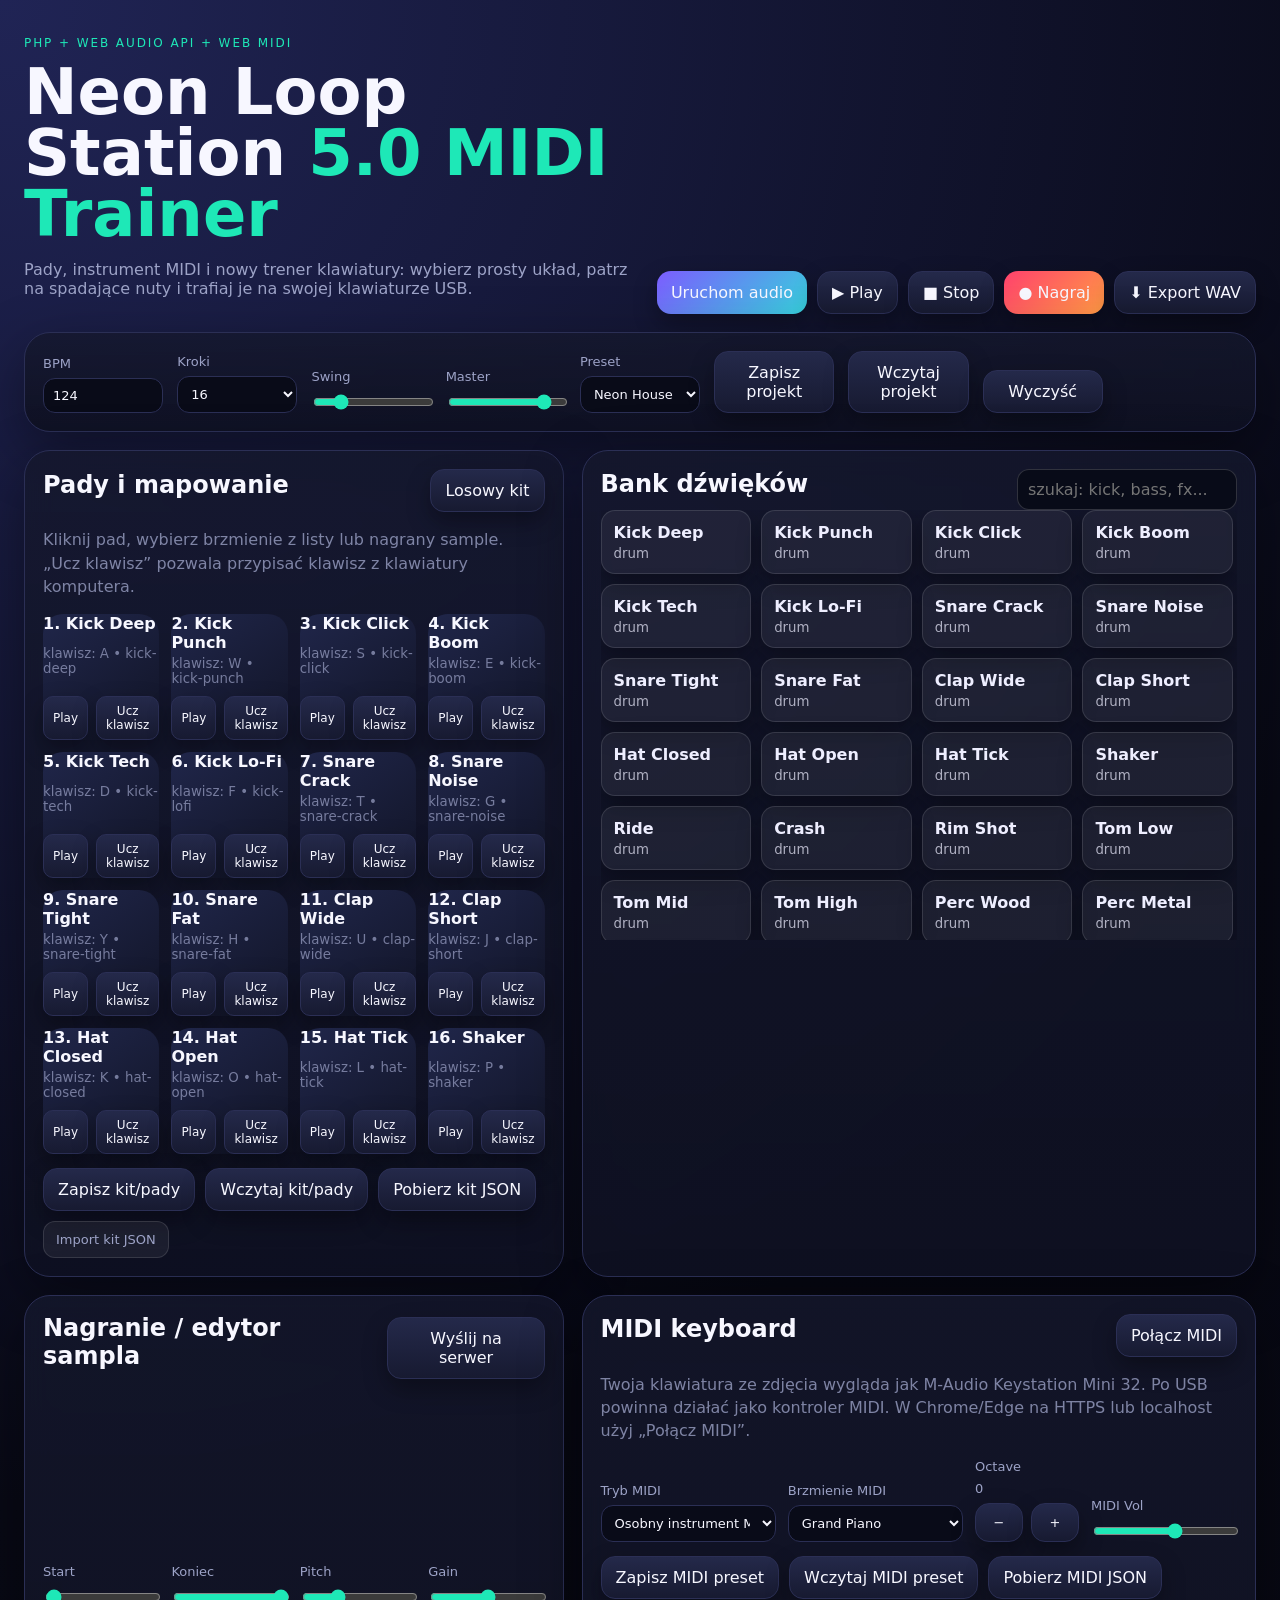
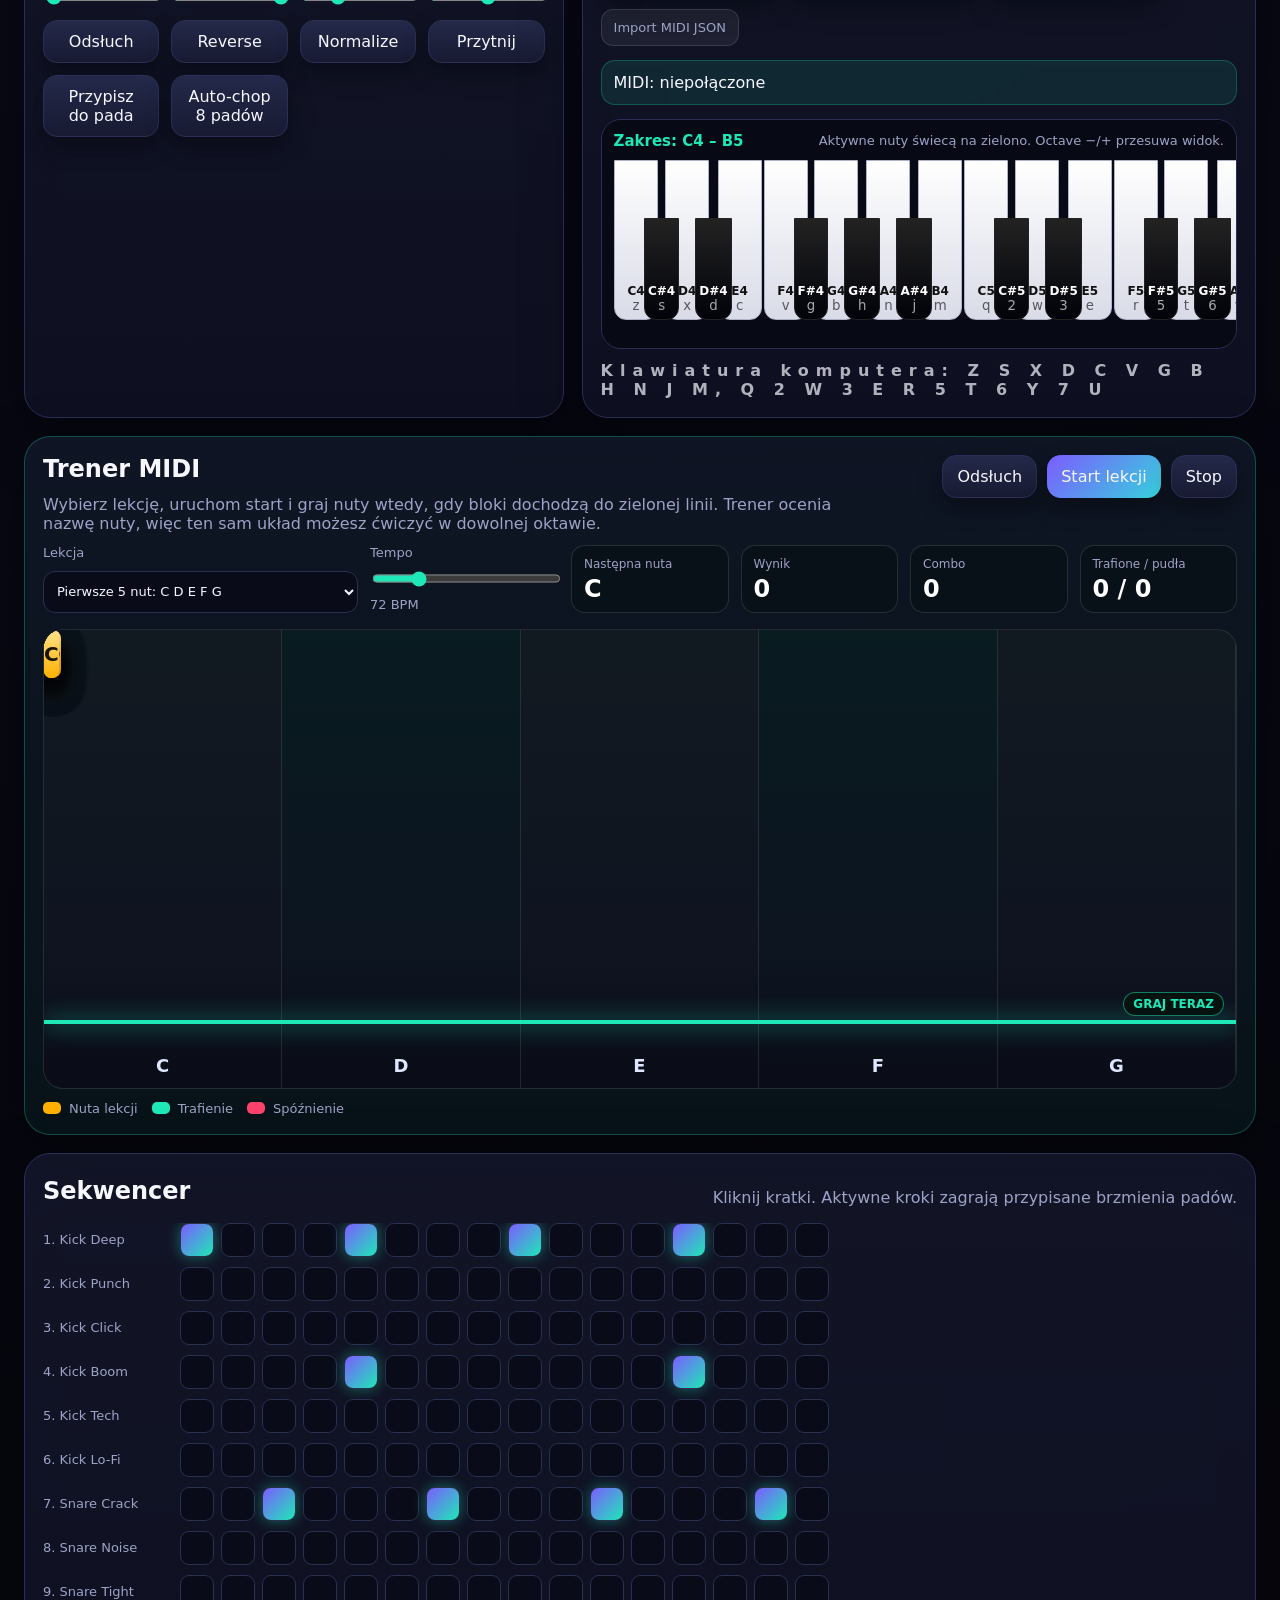
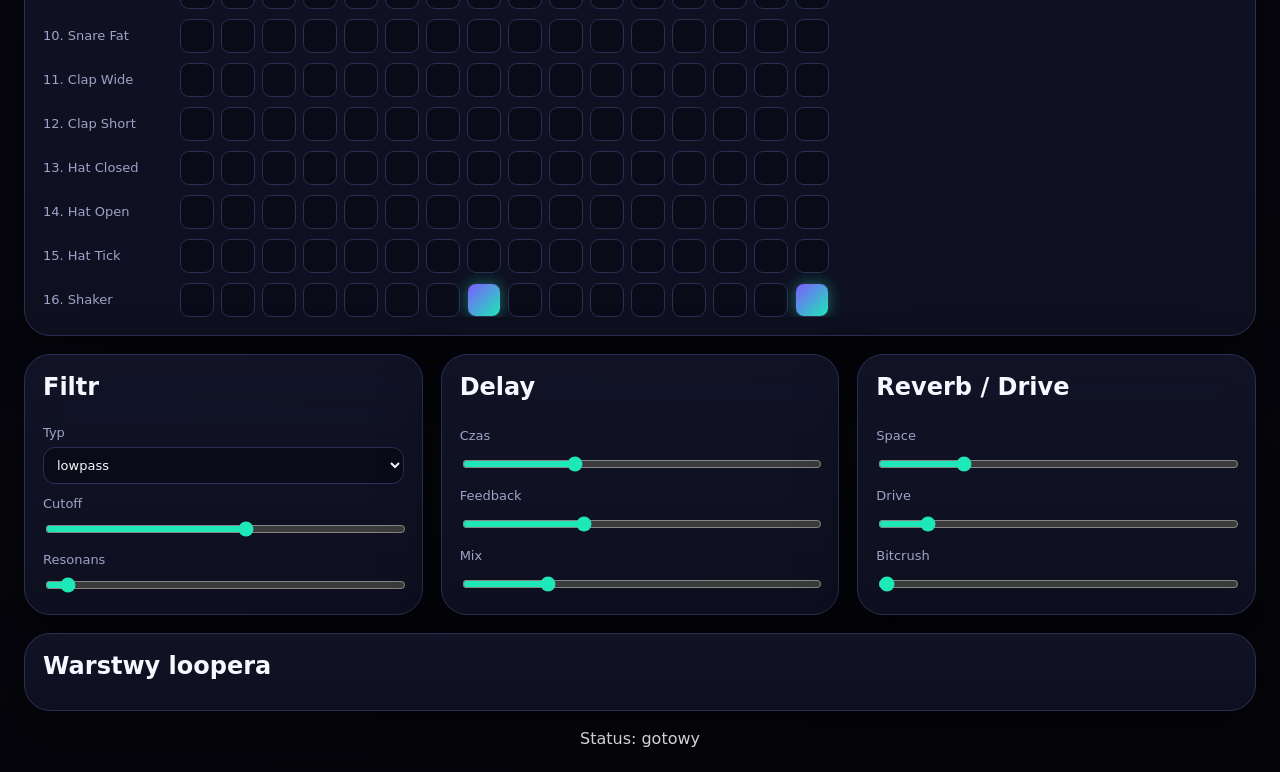
==== index.html @ 952b632c "Add MIDI trainer" ====
﻿<!doctype html><html lang="pl"><head><meta charset="utf-8"><meta name="viewport" content="width=device-width,initial-scale=1"><title>Neon Loop Station 5.0 MIDI Trainer</title><link rel="icon" href="data:,"><link rel="stylesheet" href="assets/style.css"></head><body>
<main class="app">
<header class="hero"><div><p class="eyebrow">PHP + Web Audio API + Web MIDI</p><h1>Neon Loop Station <span>5.0 MIDI Trainer</span></h1><p>Pady, instrument MIDI i nowy trener klawiatury: wybierz prosty układ, patrz na spadające nuty i trafiaj je na swojej klawiaturze USB.</p></div><div class="transport"><button id="bootBtn" class="primary">Uruchom audio</button><button id="playBtn">▶ Play</button><button id="stopBtn">■ Stop</button><button id="recBtn" class="danger">● Nagraj</button><button id="exportBtn">⬇ Export WAV</button></div></header>
<section class="panel master-grid"><label>BPM <input id="bpm" type="number" min="55" max="220" value="120"></label><label>Kroki <select id="steps"><option>16</option><option>32</option></select></label><label>Swing <input id="swing" type="range" min="0" max="0.45" step="0.01" value="0.08"></label><label>Master <input id="masterVol" type="range" min="0" max="1" step="0.01" value="0.85"></label><label>Preset <select id="presetSelect"></select></label><button id="saveProjectBtn">Zapisz projekt</button><button id="loadProjectBtn">Wczytaj projekt</button><button id="clearBtn">Wyczyść</button></section>
<section class="grid two"><div class="panel"><div class="section-head"><h2>Pady i mapowanie</h2><button id="randomKitBtn">Losowy kit</button></div><p class="hint">Kliknij pad, wybierz brzmienie z listy lub nagrany sample. „Ucz klawisz” pozwala przypisać klawisz z klawiatury komputera.</p><div id="pads" class="pads"></div><div class="mini-tools"><button id="saveKitBtn">Zapisz kit/pady</button><button id="loadKitBtn">Wczytaj kit/pady</button><button id="downloadKitBtn">Pobierz kit JSON</button><label class="fileBtn">Import kit JSON<input id="importKit" type="file" accept="application/json"></label></div></div>
<div class="panel"><div class="section-head"><h2>Bank dźwięków</h2><input id="soundSearch" placeholder="szukaj: kick, bass, fx..."></div><div id="soundList" class="sound-list"></div></div></section>
<section class="grid two"><div class="panel"><div class="section-head"><h2>Nagranie / edytor sampla</h2><button id="uploadBtn">Wyślij na serwer</button></div><canvas id="wave" width="780" height="170"></canvas><div class="editor-grid"><label>Start <input id="trimStart" type="range" min="0" max="1" step="0.001" value="0"></label><label>Koniec <input id="trimEnd" type="range" min="0" max="1" step="0.001" value="1"></label><label>Pitch <input id="pitch" type="range" min="0.25" max="3" step="0.01" value="1"></label><label>Gain <input id="sampleGain" type="range" min="0" max="2" step="0.01" value="1"></label><button id="playSampleBtn">Odsłuch</button><button id="reverseBtn">Reverse</button><button id="normalizeBtn">Normalize</button><button id="cropBtn">Przytnij</button><button id="assignSampleBtn">Przypisz do pada</button><button id="chopBtn">Auto-chop 8 padów</button></div></div>
<div class="panel"><div class="section-head"><h2>MIDI keyboard</h2><button id="midiBtn">Połącz MIDI</button></div><p class="hint">Twoja klawiatura ze zdjęcia wygląda jak M-Audio Keystation Mini 32. Po USB powinna działać jako kontroler MIDI. W Chrome/Edge na HTTPS lub localhost użyj „Połącz MIDI”.</p><div class="midi-controls"><label>Tryb MIDI <select id="midiMode"><option value="instrument">Osobny instrument MIDI</option><option value="pads">Nutki C2-D#3 grają pady</option><option value="chromatic">Chromatycznie wybrany pad</option></select></label><label>Brzmienie MIDI <select id="midiInstrument"></select></label><label>Octave <span id="octaveLabel">0</span><div class="octaveBtns"><button id="octDown">−</button><button id="octUp">+</button></div></label><label>MIDI Vol <input id="midiVol" type="range" min="0" max="1.5" step="0.01" value="0.85"></label></div><div class="mini-tools"><button id="saveMidiBtn">Zapisz MIDI preset</button><button id="loadMidiBtn">Wczytaj MIDI preset</button><button id="downloadMidiBtn">Pobierz MIDI JSON</button><label class="fileBtn">Import MIDI JSON<input id="importMidi" type="file" accept="application/json"></label></div><div id="midiStatus" class="midi-status">MIDI: niepołączone</div><div id="piano" class="piano"></div><div class="kbd">Klawiatura komputera: Z S X D C V G B H N J M, Q 2 W 3 E R 5 T 6 Y 7 U</div></div></section>
<section class="panel trainer-panel"><div class="section-head trainer-head"><div><h2>Trener MIDI</h2><p>Wybierz lekcję, uruchom start i graj nuty wtedy, gdy bloki dochodzą do zielonej linii. Trener ocenia nazwę nuty, więc ten sam układ możesz ćwiczyć w dowolnej oktawie.</p></div><div class="trainer-actions"><button id="trainerPreviewBtn">Odsłuch</button><button id="trainerStartBtn" class="primary">Start lekcji</button><button id="trainerStopBtn">Stop</button></div></div><div class="trainer-controls"><label>Lekcja <select id="trainerLesson"></select></label><label>Tempo <input id="trainerTempo" type="range" min="50" max="150" step="1" value="80"><span id="trainerTempoLabel">80 BPM</span></label><div class="trainer-stat"><span>Następna nuta</span><b id="trainerCurrent">--</b></div><div class="trainer-stat"><span>Wynik</span><b id="trainerScore">0</b></div><div class="trainer-stat"><span>Combo</span><b id="trainerCombo">0</b></div><div class="trainer-stat"><span>Trafione / pudła</span><b id="trainerHits">0 / 0</b></div></div><div id="trainerStage" class="trainer-stage"></div><div class="trainer-legend"><span><i class="legend-note"></i>Nuta lekcji</span><span><i class="legend-hit"></i>Trafienie</span><span><i class="legend-miss"></i>Spóźnienie</span></div></section>
<section class="panel"><div class="section-head"><h2>Sekwencer</h2><p>Kliknij kratki. Aktywne kroki zagrają przypisane brzmienia padów.</p></div><div id="sequencer" class="sequencer"></div></section>
<section class="grid three"><div class="panel fx"><h2>Filtr</h2><label>Typ <select id="filterType"><option>lowpass</option><option>highpass</option><option>bandpass</option><option>notch</option></select></label><label>Cutoff <input id="cutoff" type="range" min="80" max="16000" value="9000"></label><label>Resonans <input id="resonance" type="range" min="0" max="25" step="0.1" value="1"></label></div><div class="panel fx"><h2>Delay</h2><label>Czas <input id="delayTime" type="range" min="0.03" max="0.75" step="0.01" value="0.25"></label><label>Feedback <input id="feedback" type="range" min="0" max="0.85" step="0.01" value="0.28"></label><label>Mix <input id="delayMix" type="range" min="0" max="0.8" step="0.01" value="0.18"></label></div><div class="panel fx"><h2>Reverb / Drive</h2><label>Space <input id="reverbMix" type="range" min="0" max="0.8" step="0.01" value="0.18"></label><label>Drive <input id="drive" type="range" min="0" max="1" step="0.01" value="0.12"></label><label>Bitcrush <input id="crush" type="range" min="0" max="1" step="0.01" value="0"></label></div></section>
<section class="panel"><div class="section-head"><h2>Warstwy loopera</h2></div><div id="loops" class="loops"></div></section><footer>Status: <span id="status">gotowy</span></footer></main><script src="assets/app.js"></script></body></html>
---- assets/style.css ----
:root{--bg:#080915;--panel:#121426;--panel2:#191c33;--text:#f7f7ff;--muted:#9da3c7;--accent:#7c5cff;--accent2:#1ee8b7;--danger:#ff416d;--line:#2b2f55}*{box-sizing:border-box}body{margin:0;background:radial-gradient(circle at top left,#202455 0,#080915 36%,#05050a 100%);color:var(--text);font-family:Inter,system-ui,Segoe UI,Arial,sans-serif}.app{max-width:1440px;margin:auto;padding:24px}.hero{display:grid;grid-template-columns:1fr auto;gap:24px;align-items:end;margin-bottom:18px}.eyebrow{color:var(--accent2);letter-spacing:.16em;text-transform:uppercase;font-size:12px}h1{font-size:clamp(34px,5vw,78px);line-height:.95;margin:0}h1 span{color:var(--accent2)}h2{margin:0 0 12px}p{color:var(--muted)}button,input,select{font:inherit}button{border:1px solid var(--line);background:linear-gradient(180deg,#24294a,#171a31);color:var(--text);border-radius:14px;padding:11px 14px;cursor:pointer;box-shadow:0 10px 24px #0005}button:hover{transform:translateY(-1px);border-color:var(--accent2)}button.primary{background:linear-gradient(135deg,var(--accent),#36d1dc);border:0}button.danger{background:linear-gradient(135deg,var(--danger),#ff9a44);border:0}.transport{display:flex;flex-wrap:wrap;gap:10px;justify-content:flex-end}.panel{background:linear-gradient(180deg,#15182dcc,#0f1122ee);border:1px solid var(--line);border-radius:26px;padding:18px;box-shadow:0 20px 60px #0006;backdrop-filter:blur(14px);margin-bottom:18px}.master-grid{display:grid;grid-template-columns:repeat(9,minmax(110px,1fr));gap:14px;align-items:end}.grid{display:grid;gap:18px}.grid.two{grid-template-columns:1fr 1.25fr}.grid.three{grid-template-columns:repeat(3,1fr)}label{display:grid;gap:7px;color:var(--muted);font-size:13px}input,select{width:100%;background:#090b18;border:1px solid var(--line);color:var(--text);border-radius:12px;padding:9px}input[type=range]{accent-color:var(--accent2);padding:0}.section-head{display:flex;align-items:center;justify-content:space-between;gap:12px}.pads{display:grid;grid-template-columns:repeat(4,1fr);gap:12px}.pad{min-height:82px;display:flex;flex-direction:column;justify-content:space-between;text-align:left;border-radius:20px;background:linear-gradient(145deg,#20264a,#111426)}.pad b{font-size:16px}.pad small{color:var(--muted)}.pad.active{outline:2px solid var(--accent2);box-shadow:0 0 30px #1ee8b755}.wave-wrap{background:#070914;border:1px solid var(--line);border-radius:20px;padding:10px;overflow:hidden}canvas{width:100%;height:170px;display:block}.editor-grid{display:grid;grid-template-columns:repeat(4,1fr);gap:12px;margin-top:12px}.sequencer{display:grid;gap:10px;overflow:auto}.seq-row{display:grid;grid-template-columns:130px repeat(var(--steps),34px);gap:7px;align-items:center}.track-name{color:var(--muted);font-size:13px}.step{height:34px;border-radius:9px;background:#090b18;border:1px solid #293052;cursor:pointer}.step.on{background:linear-gradient(135deg,var(--accent),var(--accent2));box-shadow:0 0 14px #1ee8b766}.step.playhead{outline:2px solid #fff}.fx{display:grid;gap:12px}.loops{display:grid;gap:10px}.loop-item{display:grid;grid-template-columns:1fr 140px 140px auto auto;gap:12px;align-items:center;background:#0a0d1c;border:1px solid var(--line);border-radius:18px;padding:12px}.badge{display:inline-flex;align-items:center;border-radius:999px;background:#10142a;border:1px solid var(--line);padding:5px 9px;color:var(--muted);font-size:12px}footer{text-align:center}@media(max-width:1050px){.hero,.grid.two,.grid.three{grid-template-columns:1fr}.master-grid,.editor-grid{grid-template-columns:repeat(2,1fr)}.pads{grid-template-columns:repeat(2,1fr)}.seq-row{grid-template-columns:90px repeat(var(--steps),28px)}.step{height:28px}.loop-item{grid-template-columns:1fr}}@media(max-width:640px){.app{padding:12px}.master-grid,.editor-grid{grid-template-columns:1fr}.transport{justify-content:flex-start}}
.sound-list{display:grid;grid-template-columns:repeat(auto-fit,minmax(130px,1fr));gap:10px;max-height:430px;overflow:auto;padding-right:4px}.sound{border:1px solid rgba(255,255,255,.12);background:rgba(255,255,255,.055);border-radius:14px;padding:12px;color:#eef;text-align:left;cursor:pointer}.sound:hover,.pad:hover{border-color:#1ee8b7;transform:translateY(-1px)}.sound small,.pad small{display:block;opacity:.7;margin-top:4px}.mini-tools{display:flex;flex-wrap:wrap;gap:10px;margin-top:14px}.fileBtn{display:inline-flex;align-items:center;gap:8px;border:1px solid rgba(255,255,255,.12);border-radius:12px;padding:10px 12px;background:rgba(255,255,255,.06);cursor:pointer}.fileBtn input{display:none}.hint{opacity:.78;line-height:1.45}.midi-status{margin-top:14px;padding:12px;border-radius:14px;background:rgba(30,232,183,.1);border:1px solid rgba(30,232,183,.25)}.kbd{margin-top:12px;letter-spacing:7px;font-weight:800;opacity:.7}#soundSearch{width:220px;background:#080b18;color:#fff;border:1px solid rgba(255,255,255,.16);border-radius:12px;padding:10px}
.pad div{display:flex;gap:8px;margin-top:10px}.pad div button{padding:7px 9px;border-radius:10px;font-size:12px}
.midi-controls{display:grid;grid-template-columns:1.2fr 1.2fr .7fr 1fr;gap:12px;align-items:end}.octaveBtns{display:flex;gap:8px}.octaveBtns button{width:48px}.piano{position:relative;display:flex;align-items:flex-end;gap:2px;min-height:190px;margin-top:14px;padding:12px;background:#070914;border:1px solid var(--line);border-radius:20px;overflow:auto}.pkey{position:relative;flex:0 0 44px;height:160px;border-radius:0 0 12px 12px;background:linear-gradient(#fff,#d9dbe7);color:#111;border:1px solid #aeb3c9;box-shadow:none;padding:6px 3px;display:flex;flex-direction:column;justify-content:flex-end;align-items:center}.pkey.black{height:102px;flex-basis:30px;margin-left:-16px;margin-right:-16px;z-index:2;background:linear-gradient(#222,#02030a);color:#fff;border-color:#222}.pkey span{font-weight:800;font-size:12px}.pkey small{opacity:.65}.pkey.active{outline:3px solid var(--accent2);transform:translateY(2px);filter:brightness(1.15)}@media(max-width:900px){.midi-controls{grid-template-columns:1fr 1fr}.pkey{flex-basis:38px}.pkey.black{flex-basis:26px;margin-left:-14px;margin-right:-14px}}
.piano{display:block;min-height:230px}.piano-top{display:flex;justify-content:space-between;gap:12px;align-items:center;margin-bottom:10px;color:var(--muted);font-size:13px}.piano-top b{color:var(--accent2);font-size:15px}.piano-strip{display:flex;align-items:flex-end;gap:2px;transition:transform .28s cubic-bezier(.2,.8,.2,1);transform-origin:left center;will-change:transform;min-width:max-content}.pkey.held{outline:4px solid var(--accent2);box-shadow:0 0 24px rgba(30,232,183,.8), inset 0 -16px 22px rgba(30,232,183,.25);transform:translateY(3px)}.pkey.black.held{box-shadow:0 0 26px rgba(30,232,183,.9), inset 0 -14px 20px rgba(30,232,183,.4)}
.trainer-panel{background:linear-gradient(180deg,#111827dd,#071419f2);border-color:rgba(30,232,183,.28)}.trainer-head{align-items:flex-start}.trainer-head p{max-width:820px;margin:4px 0 0}.trainer-actions{display:flex;flex-wrap:wrap;gap:10px;justify-content:flex-end}.trainer-controls{display:grid;grid-template-columns:minmax(220px,2fr) minmax(170px,1.2fr) repeat(4,minmax(112px,1fr));gap:12px;align-items:stretch;margin-top:12px}.trainer-stat{display:grid;gap:6px;background:#081018;border:1px solid rgba(255,255,255,.12);border-radius:14px;padding:11px 12px}.trainer-stat span{color:var(--muted);font-size:12px}.trainer-stat b{font-size:24px;color:#fff;line-height:1}.trainer-stage{position:relative;height:460px;min-height:360px;margin-top:16px;overflow:hidden;background:linear-gradient(180deg,#071017,#0a0f1c 68%,#070914);border:1px solid rgba(255,255,255,.12);border-radius:20px;isolation:isolate}.trainer-lane{position:absolute;top:0;bottom:0;border-right:1px solid rgba(255,255,255,.1);background:linear-gradient(180deg,rgba(255,255,255,.045),rgba(255,255,255,.012));z-index:1}.trainer-lane:nth-child(even){background:linear-gradient(180deg,rgba(30,232,183,.055),rgba(255,255,255,.01))}.trainer-lane span{position:absolute;left:50%;bottom:12px;transform:translateX(-50%);color:#dfe7ff;font-weight:900;font-size:18px}.trainer-hit-line{position:absolute;left:0;right:0;bottom:64px;height:4px;background:var(--accent2);box-shadow:0 0 22px rgba(30,232,183,.9);z-index:5}.trainer-hit-line span{position:absolute;right:12px;bottom:8px;background:#06120f;color:var(--accent2);border:1px solid rgba(30,232,183,.5);border-radius:999px;padding:4px 9px;font-size:12px;font-weight:900}.trainer-note{position:absolute;height:48px;border-radius:12px;background:linear-gradient(180deg,#ffe28a,#ffb000);color:#1a1300;display:flex;align-items:center;justify-content:center;font-weight:900;font-size:20px;box-shadow:0 14px 26px rgba(0,0,0,.42);z-index:4;transition:opacity .1s ease,filter .1s ease,transform .1s ease}.trainer-note.hit{background:linear-gradient(180deg,#7dffcb,#1ee8b7);color:#03130f;transform:scale(.94);filter:saturate(1.15);opacity:.9!important}.trainer-note.miss{background:linear-gradient(180deg,#ff7191,#ff416d);color:#fff;opacity:.68!important}.trainer-note.preview{outline:3px solid #fff;filter:brightness(1.15)}.trainer-stage.wrong{animation:trainerWrong .16s linear}.trainer-legend{display:flex;flex-wrap:wrap;gap:14px;margin-top:12px;color:var(--muted);font-size:13px}.trainer-legend span{display:inline-flex;align-items:center;gap:8px}.trainer-legend i{width:18px;height:12px;border-radius:5px;display:inline-block}.legend-note{background:#ffb000}.legend-hit{background:var(--accent2)}.legend-miss{background:var(--danger)}@keyframes trainerWrong{0%,100%{transform:translateX(0)}30%{transform:translateX(-7px)}70%{transform:translateX(7px)}}@media(max-width:1050px){.trainer-controls{grid-template-columns:repeat(2,minmax(0,1fr))}.trainer-actions{justify-content:flex-start}}@media(max-width:700px){.trainer-controls{grid-template-columns:1fr}.trainer-stage{height:360px}.trainer-note{height:40px;font-size:16px;border-radius:10px}.trainer-lane span{font-size:14px}.trainer-hit-line{bottom:56px}.trainer-stat b{font-size:21px}}
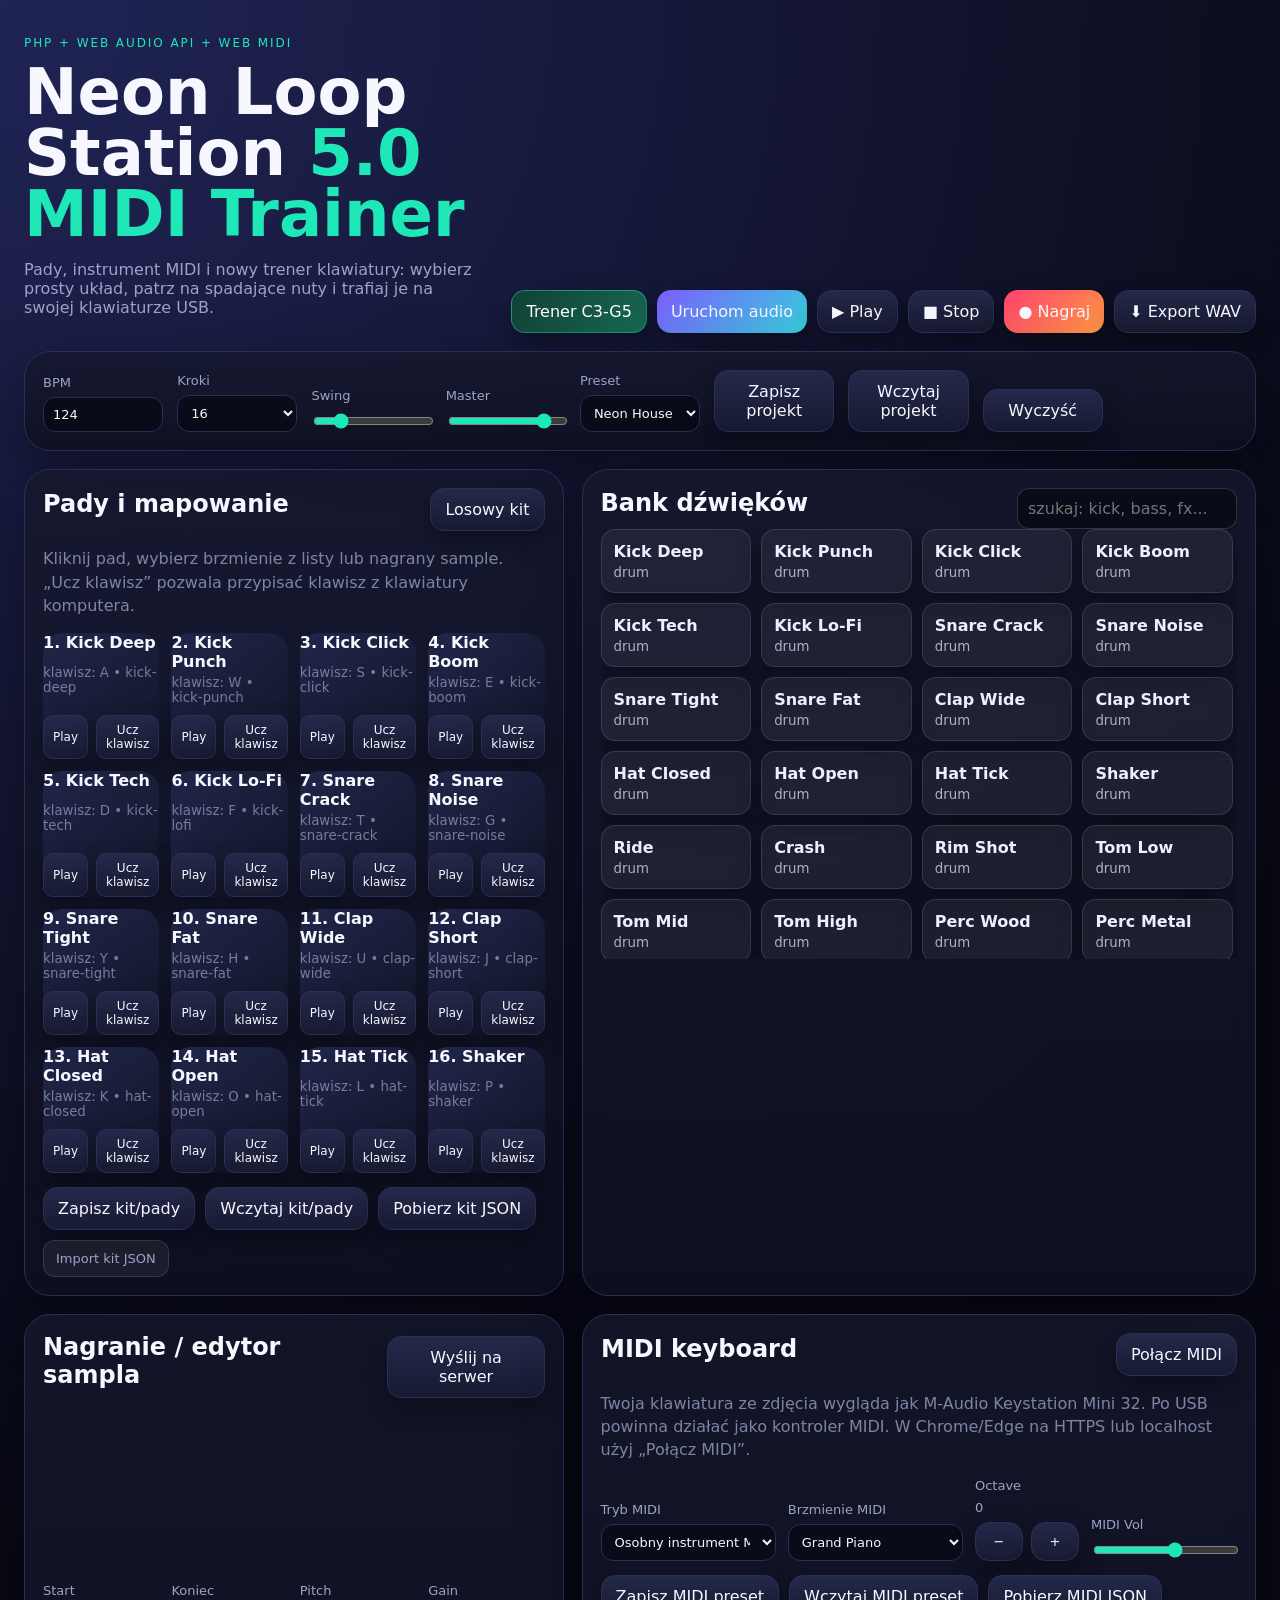
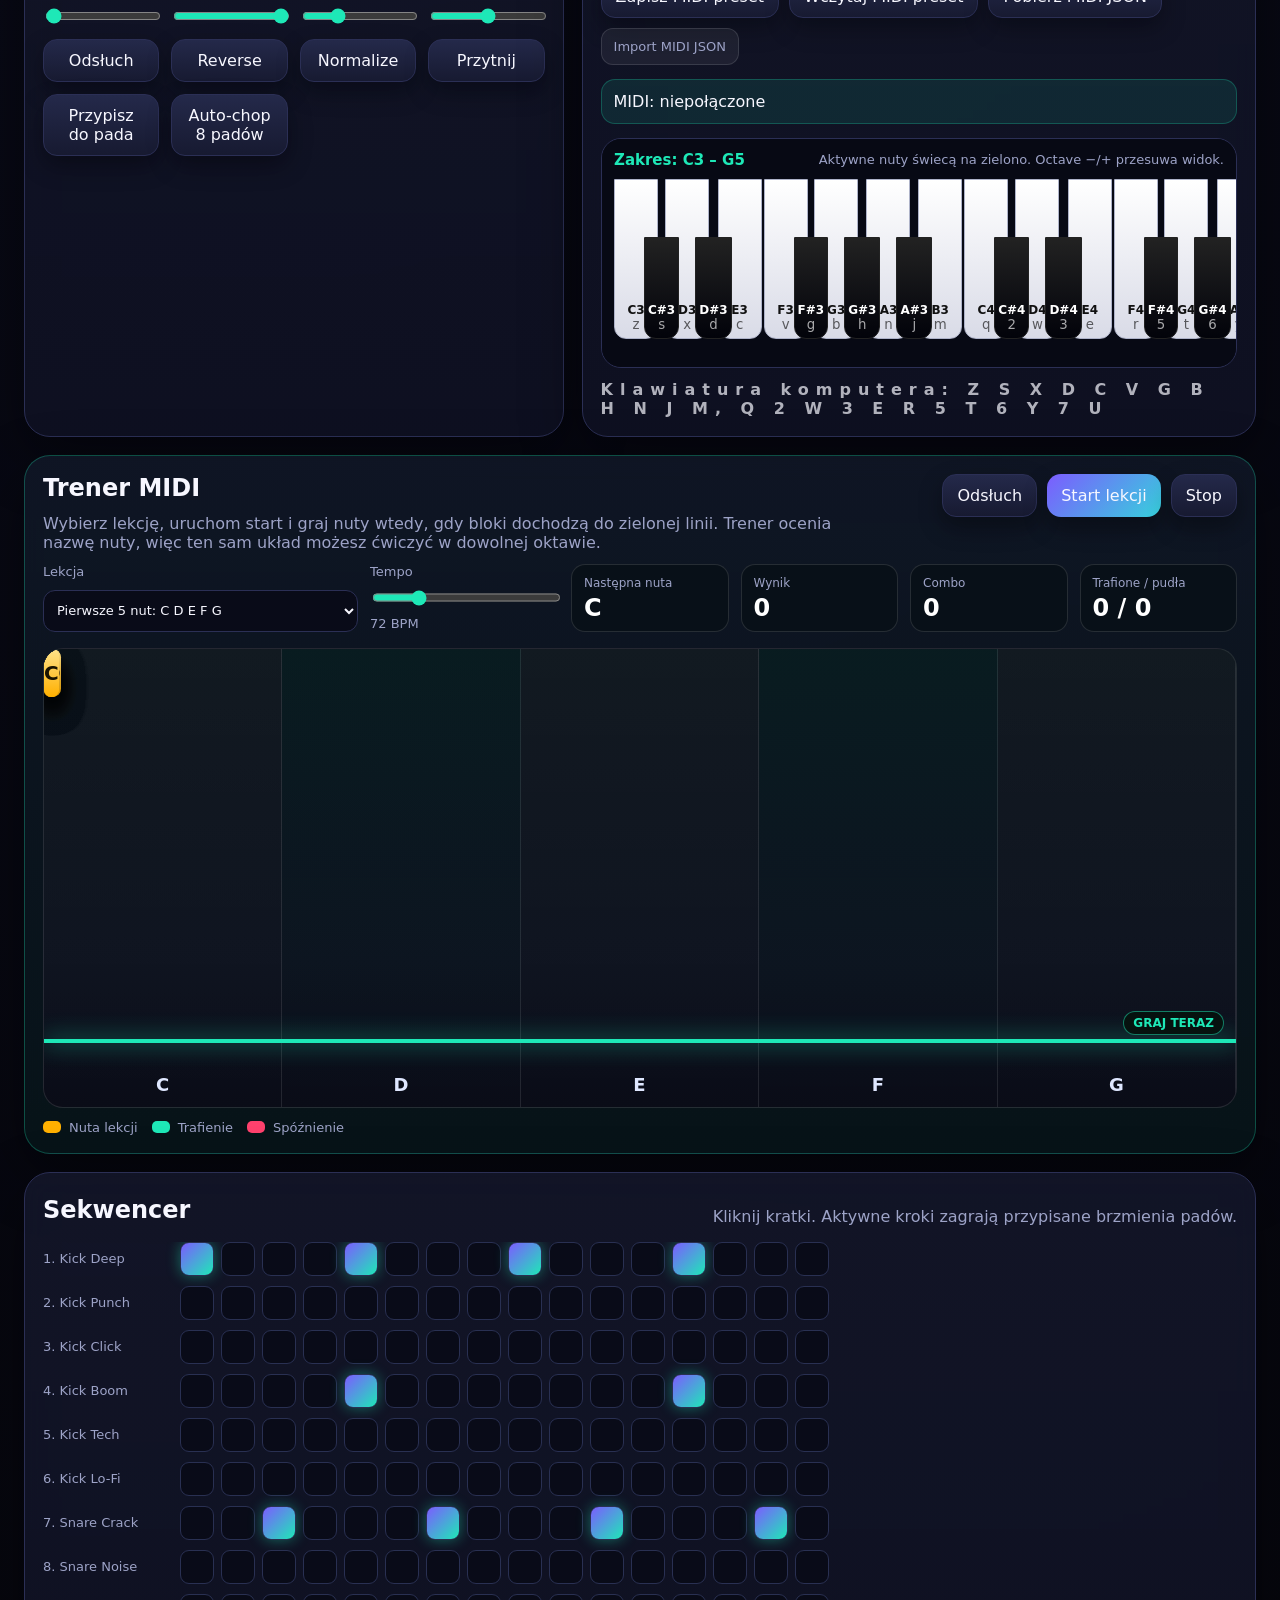
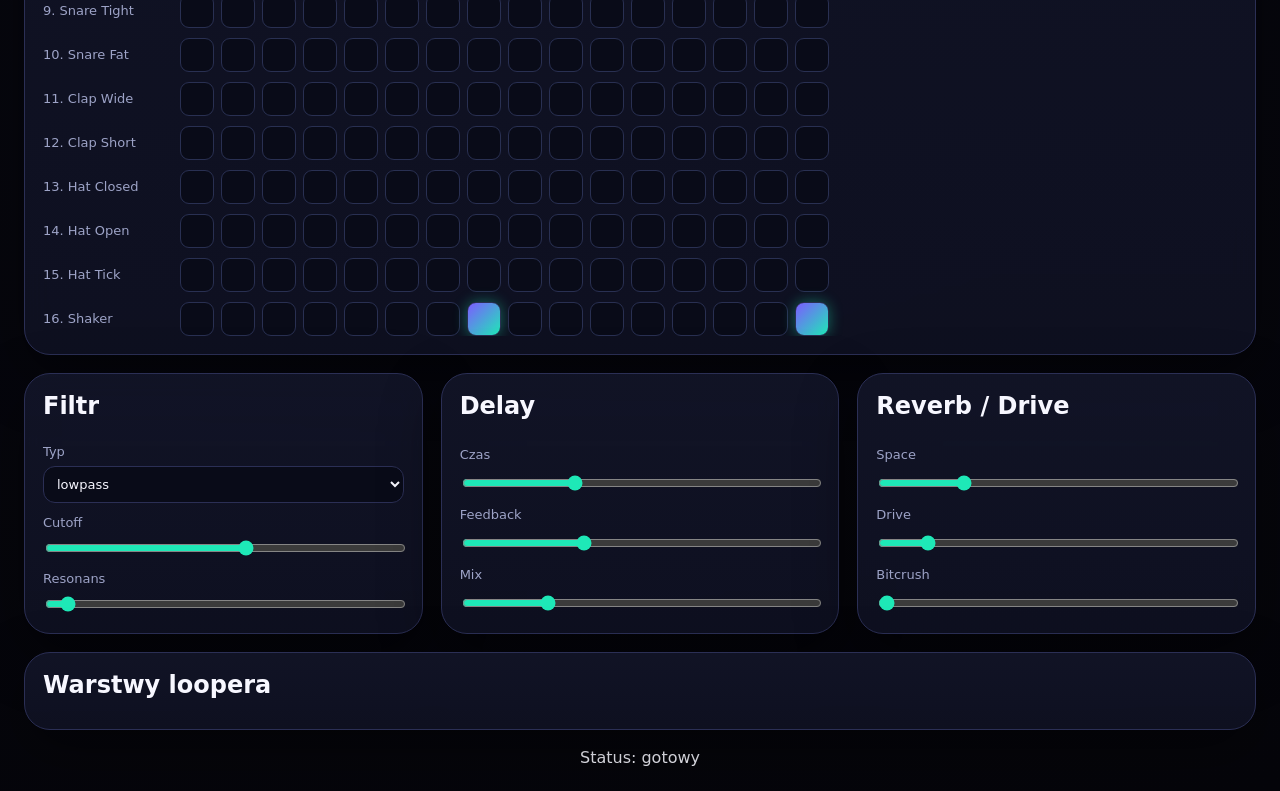
==== commit 7ca0d78d: "Add standalone MIDI trainer page" ====
--- a/index.html
+++ b/index.html
@@ -1,6 +1,6 @@
 ﻿<!doctype html><html lang="pl"><head><meta charset="utf-8"><meta name="viewport" content="width=device-width,initial-scale=1"><title>Neon Loop Station 5.0 MIDI Trainer</title><link rel="icon" href="data:,"><link rel="stylesheet" href="assets/style.css"></head><body>
 <main class="app">
-<header class="hero"><div><p class="eyebrow">PHP + Web Audio API + Web MIDI</p><h1>Neon Loop Station <span>5.0 MIDI Trainer</span></h1><p>Pady, instrument MIDI i nowy trener klawiatury: wybierz prosty układ, patrz na spadające nuty i trafiaj je na swojej klawiaturze USB.</p></div><div class="transport"><button id="bootBtn" class="primary">Uruchom audio</button><button id="playBtn">▶ Play</button><button id="stopBtn">■ Stop</button><button id="recBtn" class="danger">● Nagraj</button><button id="exportBtn">⬇ Export WAV</button></div></header>
+<header class="hero"><div><p class="eyebrow">PHP + Web Audio API + Web MIDI</p><h1>Neon Loop Station <span>5.0 MIDI Trainer</span></h1><p>Pady, instrument MIDI i nowy trener klawiatury: wybierz prosty układ, patrz na spadające nuty i trafiaj je na swojej klawiaturze USB.</p></div><div class="transport"><a class="trainerLink" href="trainer.html">Trener C3-G5</a><button id="bootBtn" class="primary">Uruchom audio</button><button id="playBtn">▶ Play</button><button id="stopBtn">■ Stop</button><button id="recBtn" class="danger">● Nagraj</button><button id="exportBtn">⬇ Export WAV</button></div></header>
 <section class="panel master-grid"><label>BPM <input id="bpm" type="number" min="55" max="220" value="120"></label><label>Kroki <select id="steps"><option>16</option><option>32</option></select></label><label>Swing <input id="swing" type="range" min="0" max="0.45" step="0.01" value="0.08"></label><label>Master <input id="masterVol" type="range" min="0" max="1" step="0.01" value="0.85"></label><label>Preset <select id="presetSelect"></select></label><button id="saveProjectBtn">Zapisz projekt</button><button id="loadProjectBtn">Wczytaj projekt</button><button id="clearBtn">Wyczyść</button></section>
 <section class="grid two"><div class="panel"><div class="section-head"><h2>Pady i mapowanie</h2><button id="randomKitBtn">Losowy kit</button></div><p class="hint">Kliknij pad, wybierz brzmienie z listy lub nagrany sample. „Ucz klawisz” pozwala przypisać klawisz z klawiatury komputera.</p><div id="pads" class="pads"></div><div class="mini-tools"><button id="saveKitBtn">Zapisz kit/pady</button><button id="loadKitBtn">Wczytaj kit/pady</button><button id="downloadKitBtn">Pobierz kit JSON</button><label class="fileBtn">Import kit JSON<input id="importKit" type="file" accept="application/json"></label></div></div>
 <div class="panel"><div class="section-head"><h2>Bank dźwięków</h2><input id="soundSearch" placeholder="szukaj: kick, bass, fx..."></div><div id="soundList" class="sound-list"></div></div></section>
--- a/assets/style.css
+++ b/assets/style.css
@@ -3,4 +3,5 @@
 .pad div{display:flex;gap:8px;margin-top:10px}.pad div button{padding:7px 9px;border-radius:10px;font-size:12px}
 .midi-controls{display:grid;grid-template-columns:1.2fr 1.2fr .7fr 1fr;gap:12px;align-items:end}.octaveBtns{display:flex;gap:8px}.octaveBtns button{width:48px}.piano{position:relative;display:flex;align-items:flex-end;gap:2px;min-height:190px;margin-top:14px;padding:12px;background:#070914;border:1px solid var(--line);border-radius:20px;overflow:auto}.pkey{position:relative;flex:0 0 44px;height:160px;border-radius:0 0 12px 12px;background:linear-gradient(#fff,#d9dbe7);color:#111;border:1px solid #aeb3c9;box-shadow:none;padding:6px 3px;display:flex;flex-direction:column;justify-content:flex-end;align-items:center}.pkey.black{height:102px;flex-basis:30px;margin-left:-16px;margin-right:-16px;z-index:2;background:linear-gradient(#222,#02030a);color:#fff;border-color:#222}.pkey span{font-weight:800;font-size:12px}.pkey small{opacity:.65}.pkey.active{outline:3px solid var(--accent2);transform:translateY(2px);filter:brightness(1.15)}@media(max-width:900px){.midi-controls{grid-template-columns:1fr 1fr}.pkey{flex-basis:38px}.pkey.black{flex-basis:26px;margin-left:-14px;margin-right:-14px}}
 .piano{display:block;min-height:230px}.piano-top{display:flex;justify-content:space-between;gap:12px;align-items:center;margin-bottom:10px;color:var(--muted);font-size:13px}.piano-top b{color:var(--accent2);font-size:15px}.piano-strip{display:flex;align-items:flex-end;gap:2px;transition:transform .28s cubic-bezier(.2,.8,.2,1);transform-origin:left center;will-change:transform;min-width:max-content}.pkey.held{outline:4px solid var(--accent2);box-shadow:0 0 24px rgba(30,232,183,.8), inset 0 -16px 22px rgba(30,232,183,.25);transform:translateY(3px)}.pkey.black.held{box-shadow:0 0 26px rgba(30,232,183,.9), inset 0 -14px 20px rgba(30,232,183,.4)}
+.trainerLink{display:inline-flex;align-items:center;text-decoration:none;border:1px solid rgba(30,232,183,.42);background:linear-gradient(135deg,#123f35,#176b55);color:#fff;border-radius:14px;padding:11px 14px;box-shadow:0 10px 24px #0005}.trainerLink:hover{transform:translateY(-1px);border-color:var(--accent2)}
 .trainer-panel{background:linear-gradient(180deg,#111827dd,#071419f2);border-color:rgba(30,232,183,.28)}.trainer-head{align-items:flex-start}.trainer-head p{max-width:820px;margin:4px 0 0}.trainer-actions{display:flex;flex-wrap:wrap;gap:10px;justify-content:flex-end}.trainer-controls{display:grid;grid-template-columns:minmax(220px,2fr) minmax(170px,1.2fr) repeat(4,minmax(112px,1fr));gap:12px;align-items:stretch;margin-top:12px}.trainer-stat{display:grid;gap:6px;background:#081018;border:1px solid rgba(255,255,255,.12);border-radius:14px;padding:11px 12px}.trainer-stat span{color:var(--muted);font-size:12px}.trainer-stat b{font-size:24px;color:#fff;line-height:1}.trainer-stage{position:relative;height:460px;min-height:360px;margin-top:16px;overflow:hidden;background:linear-gradient(180deg,#071017,#0a0f1c 68%,#070914);border:1px solid rgba(255,255,255,.12);border-radius:20px;isolation:isolate}.trainer-lane{position:absolute;top:0;bottom:0;border-right:1px solid rgba(255,255,255,.1);background:linear-gradient(180deg,rgba(255,255,255,.045),rgba(255,255,255,.012));z-index:1}.trainer-lane:nth-child(even){background:linear-gradient(180deg,rgba(30,232,183,.055),rgba(255,255,255,.01))}.trainer-lane span{position:absolute;left:50%;bottom:12px;transform:translateX(-50%);color:#dfe7ff;font-weight:900;font-size:18px}.trainer-hit-line{position:absolute;left:0;right:0;bottom:64px;height:4px;background:var(--accent2);box-shadow:0 0 22px rgba(30,232,183,.9);z-index:5}.trainer-hit-line span{position:absolute;right:12px;bottom:8px;background:#06120f;color:var(--accent2);border:1px solid rgba(30,232,183,.5);border-radius:999px;padding:4px 9px;font-size:12px;font-weight:900}.trainer-note{position:absolute;height:48px;border-radius:12px;background:linear-gradient(180deg,#ffe28a,#ffb000);color:#1a1300;display:flex;align-items:center;justify-content:center;font-weight:900;font-size:20px;box-shadow:0 14px 26px rgba(0,0,0,.42);z-index:4;transition:opacity .1s ease,filter .1s ease,transform .1s ease}.trainer-note.hit{background:linear-gradient(180deg,#7dffcb,#1ee8b7);color:#03130f;transform:scale(.94);filter:saturate(1.15);opacity:.9!important}.trainer-note.miss{background:linear-gradient(180deg,#ff7191,#ff416d);color:#fff;opacity:.68!important}.trainer-note.preview{outline:3px solid #fff;filter:brightness(1.15)}.trainer-stage.wrong{animation:trainerWrong .16s linear}.trainer-legend{display:flex;flex-wrap:wrap;gap:14px;margin-top:12px;color:var(--muted);font-size:13px}.trainer-legend span{display:inline-flex;align-items:center;gap:8px}.trainer-legend i{width:18px;height:12px;border-radius:5px;display:inline-block}.legend-note{background:#ffb000}.legend-hit{background:var(--accent2)}.legend-miss{background:var(--danger)}@keyframes trainerWrong{0%,100%{transform:translateX(0)}30%{transform:translateX(-7px)}70%{transform:translateX(7px)}}@media(max-width:1050px){.trainer-controls{grid-template-columns:repeat(2,minmax(0,1fr))}.trainer-actions{justify-content:flex-start}}@media(max-width:700px){.trainer-controls{grid-template-columns:1fr}.trainer-stage{height:360px}.trainer-note{height:40px;font-size:16px;border-radius:10px}.trainer-lane span{font-size:14px}.trainer-hit-line{bottom:56px}.trainer-stat b{font-size:21px}}
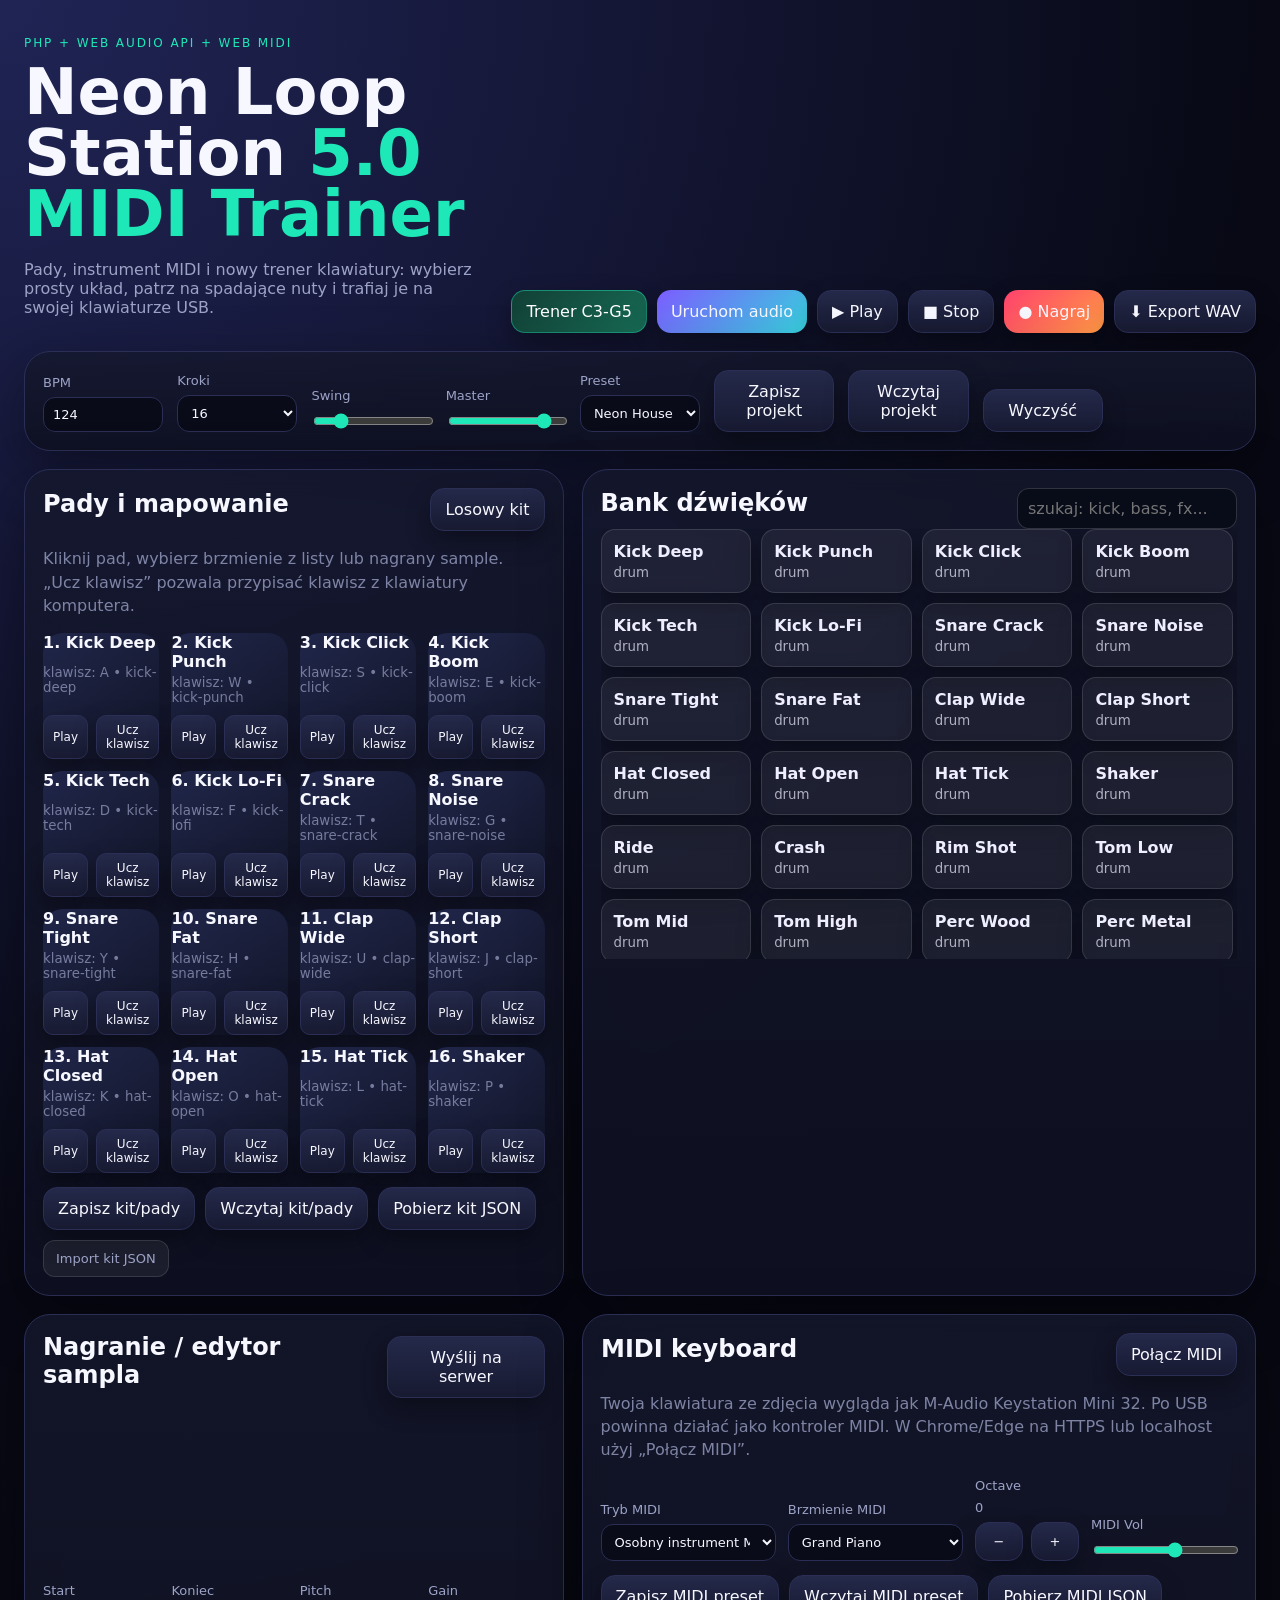
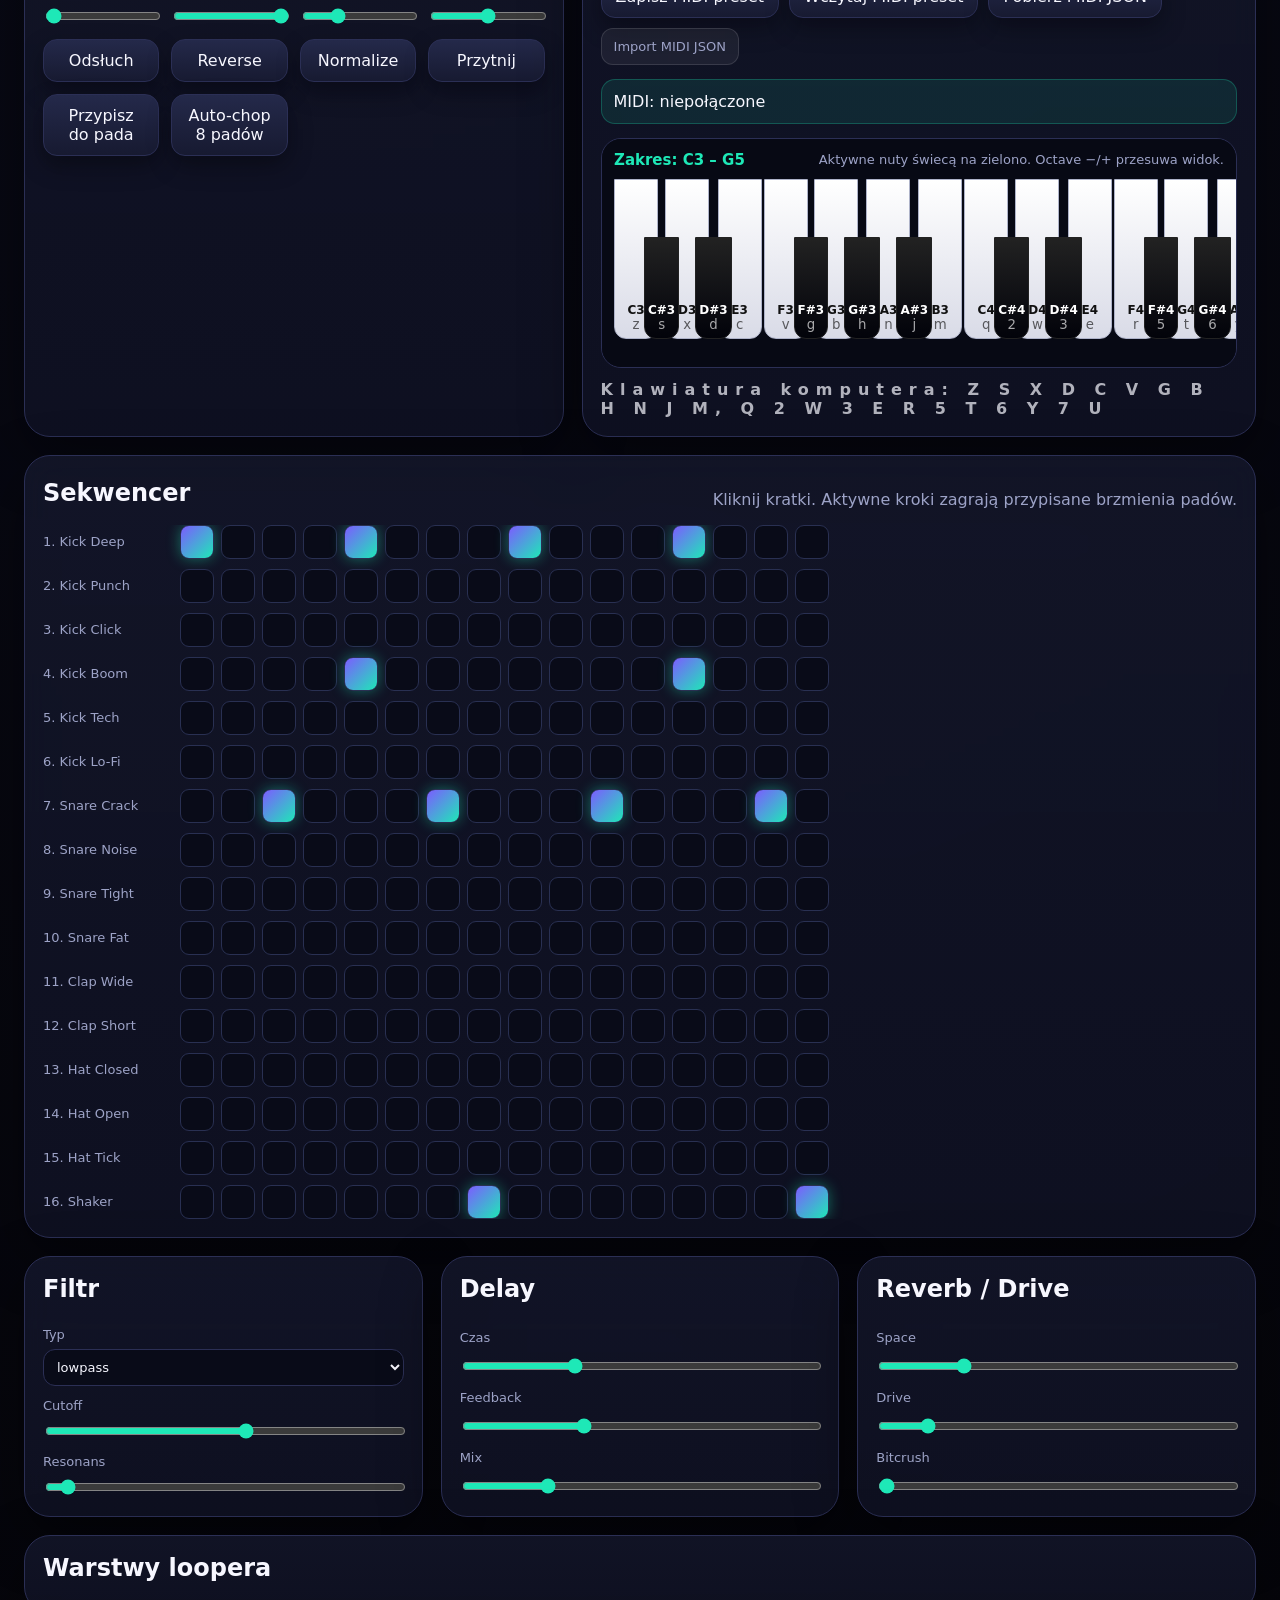
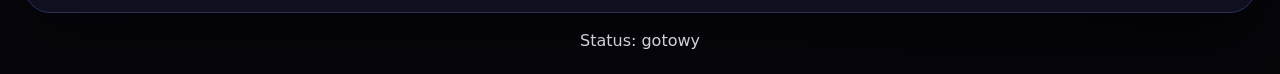
==== commit 2cbb1400: "Move MIDI trainer to standalone page" ====
--- a/index.html
+++ b/index.html
@@ -6,7 +6,6 @@
 <div class="panel"><div class="section-head"><h2>Bank dźwięków</h2><input id="soundSearch" placeholder="szukaj: kick, bass, fx..."></div><div id="soundList" class="sound-list"></div></div></section>
 <section class="grid two"><div class="panel"><div class="section-head"><h2>Nagranie / edytor sampla</h2><button id="uploadBtn">Wyślij na serwer</button></div><canvas id="wave" width="780" height="170"></canvas><div class="editor-grid"><label>Start <input id="trimStart" type="range" min="0" max="1" step="0.001" value="0"></label><label>Koniec <input id="trimEnd" type="range" min="0" max="1" step="0.001" value="1"></label><label>Pitch <input id="pitch" type="range" min="0.25" max="3" step="0.01" value="1"></label><label>Gain <input id="sampleGain" type="range" min="0" max="2" step="0.01" value="1"></label><button id="playSampleBtn">Odsłuch</button><button id="reverseBtn">Reverse</button><button id="normalizeBtn">Normalize</button><button id="cropBtn">Przytnij</button><button id="assignSampleBtn">Przypisz do pada</button><button id="chopBtn">Auto-chop 8 padów</button></div></div>
 <div class="panel"><div class="section-head"><h2>MIDI keyboard</h2><button id="midiBtn">Połącz MIDI</button></div><p class="hint">Twoja klawiatura ze zdjęcia wygląda jak M-Audio Keystation Mini 32. Po USB powinna działać jako kontroler MIDI. W Chrome/Edge na HTTPS lub localhost użyj „Połącz MIDI”.</p><div class="midi-controls"><label>Tryb MIDI <select id="midiMode"><option value="instrument">Osobny instrument MIDI</option><option value="pads">Nutki C2-D#3 grają pady</option><option value="chromatic">Chromatycznie wybrany pad</option></select></label><label>Brzmienie MIDI <select id="midiInstrument"></select></label><label>Octave <span id="octaveLabel">0</span><div class="octaveBtns"><button id="octDown">−</button><button id="octUp">+</button></div></label><label>MIDI Vol <input id="midiVol" type="range" min="0" max="1.5" step="0.01" value="0.85"></label></div><div class="mini-tools"><button id="saveMidiBtn">Zapisz MIDI preset</button><button id="loadMidiBtn">Wczytaj MIDI preset</button><button id="downloadMidiBtn">Pobierz MIDI JSON</button><label class="fileBtn">Import MIDI JSON<input id="importMidi" type="file" accept="application/json"></label></div><div id="midiStatus" class="midi-status">MIDI: niepołączone</div><div id="piano" class="piano"></div><div class="kbd">Klawiatura komputera: Z S X D C V G B H N J M, Q 2 W 3 E R 5 T 6 Y 7 U</div></div></section>
-<section class="panel trainer-panel"><div class="section-head trainer-head"><div><h2>Trener MIDI</h2><p>Wybierz lekcję, uruchom start i graj nuty wtedy, gdy bloki dochodzą do zielonej linii. Trener ocenia nazwę nuty, więc ten sam układ możesz ćwiczyć w dowolnej oktawie.</p></div><div class="trainer-actions"><button id="trainerPreviewBtn">Odsłuch</button><button id="trainerStartBtn" class="primary">Start lekcji</button><button id="trainerStopBtn">Stop</button></div></div><div class="trainer-controls"><label>Lekcja <select id="trainerLesson"></select></label><label>Tempo <input id="trainerTempo" type="range" min="50" max="150" step="1" value="80"><span id="trainerTempoLabel">80 BPM</span></label><div class="trainer-stat"><span>Następna nuta</span><b id="trainerCurrent">--</b></div><div class="trainer-stat"><span>Wynik</span><b id="trainerScore">0</b></div><div class="trainer-stat"><span>Combo</span><b id="trainerCombo">0</b></div><div class="trainer-stat"><span>Trafione / pudła</span><b id="trainerHits">0 / 0</b></div></div><div id="trainerStage" class="trainer-stage"></div><div class="trainer-legend"><span><i class="legend-note"></i>Nuta lekcji</span><span><i class="legend-hit"></i>Trafienie</span><span><i class="legend-miss"></i>Spóźnienie</span></div></section>
 <section class="panel"><div class="section-head"><h2>Sekwencer</h2><p>Kliknij kratki. Aktywne kroki zagrają przypisane brzmienia padów.</p></div><div id="sequencer" class="sequencer"></div></section>
 <section class="grid three"><div class="panel fx"><h2>Filtr</h2><label>Typ <select id="filterType"><option>lowpass</option><option>highpass</option><option>bandpass</option><option>notch</option></select></label><label>Cutoff <input id="cutoff" type="range" min="80" max="16000" value="9000"></label><label>Resonans <input id="resonance" type="range" min="0" max="25" step="0.1" value="1"></label></div><div class="panel fx"><h2>Delay</h2><label>Czas <input id="delayTime" type="range" min="0.03" max="0.75" step="0.01" value="0.25"></label><label>Feedback <input id="feedback" type="range" min="0" max="0.85" step="0.01" value="0.28"></label><label>Mix <input id="delayMix" type="range" min="0" max="0.8" step="0.01" value="0.18"></label></div><div class="panel fx"><h2>Reverb / Drive</h2><label>Space <input id="reverbMix" type="range" min="0" max="0.8" step="0.01" value="0.18"></label><label>Drive <input id="drive" type="range" min="0" max="1" step="0.01" value="0.12"></label><label>Bitcrush <input id="crush" type="range" min="0" max="1" step="0.01" value="0"></label></div></section>
 <section class="panel"><div class="section-head"><h2>Warstwy loopera</h2></div><div id="loops" class="loops"></div></section><footer>Status: <span id="status">gotowy</span></footer></main><script src="assets/app.js"></script></body></html>
--- a/assets/style.css
+++ b/assets/style.css
@@ -4,4 +4,3 @@
 .midi-controls{display:grid;grid-template-columns:1.2fr 1.2fr .7fr 1fr;gap:12px;align-items:end}.octaveBtns{display:flex;gap:8px}.octaveBtns button{width:48px}.piano{position:relative;display:flex;align-items:flex-end;gap:2px;min-height:190px;margin-top:14px;padding:12px;background:#070914;border:1px solid var(--line);border-radius:20px;overflow:auto}.pkey{position:relative;flex:0 0 44px;height:160px;border-radius:0 0 12px 12px;background:linear-gradient(#fff,#d9dbe7);color:#111;border:1px solid #aeb3c9;box-shadow:none;padding:6px 3px;display:flex;flex-direction:column;justify-content:flex-end;align-items:center}.pkey.black{height:102px;flex-basis:30px;margin-left:-16px;margin-right:-16px;z-index:2;background:linear-gradient(#222,#02030a);color:#fff;border-color:#222}.pkey span{font-weight:800;font-size:12px}.pkey small{opacity:.65}.pkey.active{outline:3px solid var(--accent2);transform:translateY(2px);filter:brightness(1.15)}@media(max-width:900px){.midi-controls{grid-template-columns:1fr 1fr}.pkey{flex-basis:38px}.pkey.black{flex-basis:26px;margin-left:-14px;margin-right:-14px}}
 .piano{display:block;min-height:230px}.piano-top{display:flex;justify-content:space-between;gap:12px;align-items:center;margin-bottom:10px;color:var(--muted);font-size:13px}.piano-top b{color:var(--accent2);font-size:15px}.piano-strip{display:flex;align-items:flex-end;gap:2px;transition:transform .28s cubic-bezier(.2,.8,.2,1);transform-origin:left center;will-change:transform;min-width:max-content}.pkey.held{outline:4px solid var(--accent2);box-shadow:0 0 24px rgba(30,232,183,.8), inset 0 -16px 22px rgba(30,232,183,.25);transform:translateY(3px)}.pkey.black.held{box-shadow:0 0 26px rgba(30,232,183,.9), inset 0 -14px 20px rgba(30,232,183,.4)}
 .trainerLink{display:inline-flex;align-items:center;text-decoration:none;border:1px solid rgba(30,232,183,.42);background:linear-gradient(135deg,#123f35,#176b55);color:#fff;border-radius:14px;padding:11px 14px;box-shadow:0 10px 24px #0005}.trainerLink:hover{transform:translateY(-1px);border-color:var(--accent2)}
-.trainer-panel{background:linear-gradient(180deg,#111827dd,#071419f2);border-color:rgba(30,232,183,.28)}.trainer-head{align-items:flex-start}.trainer-head p{max-width:820px;margin:4px 0 0}.trainer-actions{display:flex;flex-wrap:wrap;gap:10px;justify-content:flex-end}.trainer-controls{display:grid;grid-template-columns:minmax(220px,2fr) minmax(170px,1.2fr) repeat(4,minmax(112px,1fr));gap:12px;align-items:stretch;margin-top:12px}.trainer-stat{display:grid;gap:6px;background:#081018;border:1px solid rgba(255,255,255,.12);border-radius:14px;padding:11px 12px}.trainer-stat span{color:var(--muted);font-size:12px}.trainer-stat b{font-size:24px;color:#fff;line-height:1}.trainer-stage{position:relative;height:460px;min-height:360px;margin-top:16px;overflow:hidden;background:linear-gradient(180deg,#071017,#0a0f1c 68%,#070914);border:1px solid rgba(255,255,255,.12);border-radius:20px;isolation:isolate}.trainer-lane{position:absolute;top:0;bottom:0;border-right:1px solid rgba(255,255,255,.1);background:linear-gradient(180deg,rgba(255,255,255,.045),rgba(255,255,255,.012));z-index:1}.trainer-lane:nth-child(even){background:linear-gradient(180deg,rgba(30,232,183,.055),rgba(255,255,255,.01))}.trainer-lane span{position:absolute;left:50%;bottom:12px;transform:translateX(-50%);color:#dfe7ff;font-weight:900;font-size:18px}.trainer-hit-line{position:absolute;left:0;right:0;bottom:64px;height:4px;background:var(--accent2);box-shadow:0 0 22px rgba(30,232,183,.9);z-index:5}.trainer-hit-line span{position:absolute;right:12px;bottom:8px;background:#06120f;color:var(--accent2);border:1px solid rgba(30,232,183,.5);border-radius:999px;padding:4px 9px;font-size:12px;font-weight:900}.trainer-note{position:absolute;height:48px;border-radius:12px;background:linear-gradient(180deg,#ffe28a,#ffb000);color:#1a1300;display:flex;align-items:center;justify-content:center;font-weight:900;font-size:20px;box-shadow:0 14px 26px rgba(0,0,0,.42);z-index:4;transition:opacity .1s ease,filter .1s ease,transform .1s ease}.trainer-note.hit{background:linear-gradient(180deg,#7dffcb,#1ee8b7);color:#03130f;transform:scale(.94);filter:saturate(1.15);opacity:.9!important}.trainer-note.miss{background:linear-gradient(180deg,#ff7191,#ff416d);color:#fff;opacity:.68!important}.trainer-note.preview{outline:3px solid #fff;filter:brightness(1.15)}.trainer-stage.wrong{animation:trainerWrong .16s linear}.trainer-legend{display:flex;flex-wrap:wrap;gap:14px;margin-top:12px;color:var(--muted);font-size:13px}.trainer-legend span{display:inline-flex;align-items:center;gap:8px}.trainer-legend i{width:18px;height:12px;border-radius:5px;display:inline-block}.legend-note{background:#ffb000}.legend-hit{background:var(--accent2)}.legend-miss{background:var(--danger)}@keyframes trainerWrong{0%,100%{transform:translateX(0)}30%{transform:translateX(-7px)}70%{transform:translateX(7px)}}@media(max-width:1050px){.trainer-controls{grid-template-columns:repeat(2,minmax(0,1fr))}.trainer-actions{justify-content:flex-start}}@media(max-width:700px){.trainer-controls{grid-template-columns:1fr}.trainer-stage{height:360px}.trainer-note{height:40px;font-size:16px;border-radius:10px}.trainer-lane span{font-size:14px}.trainer-hit-line{bottom:56px}.trainer-stat b{font-size:21px}}
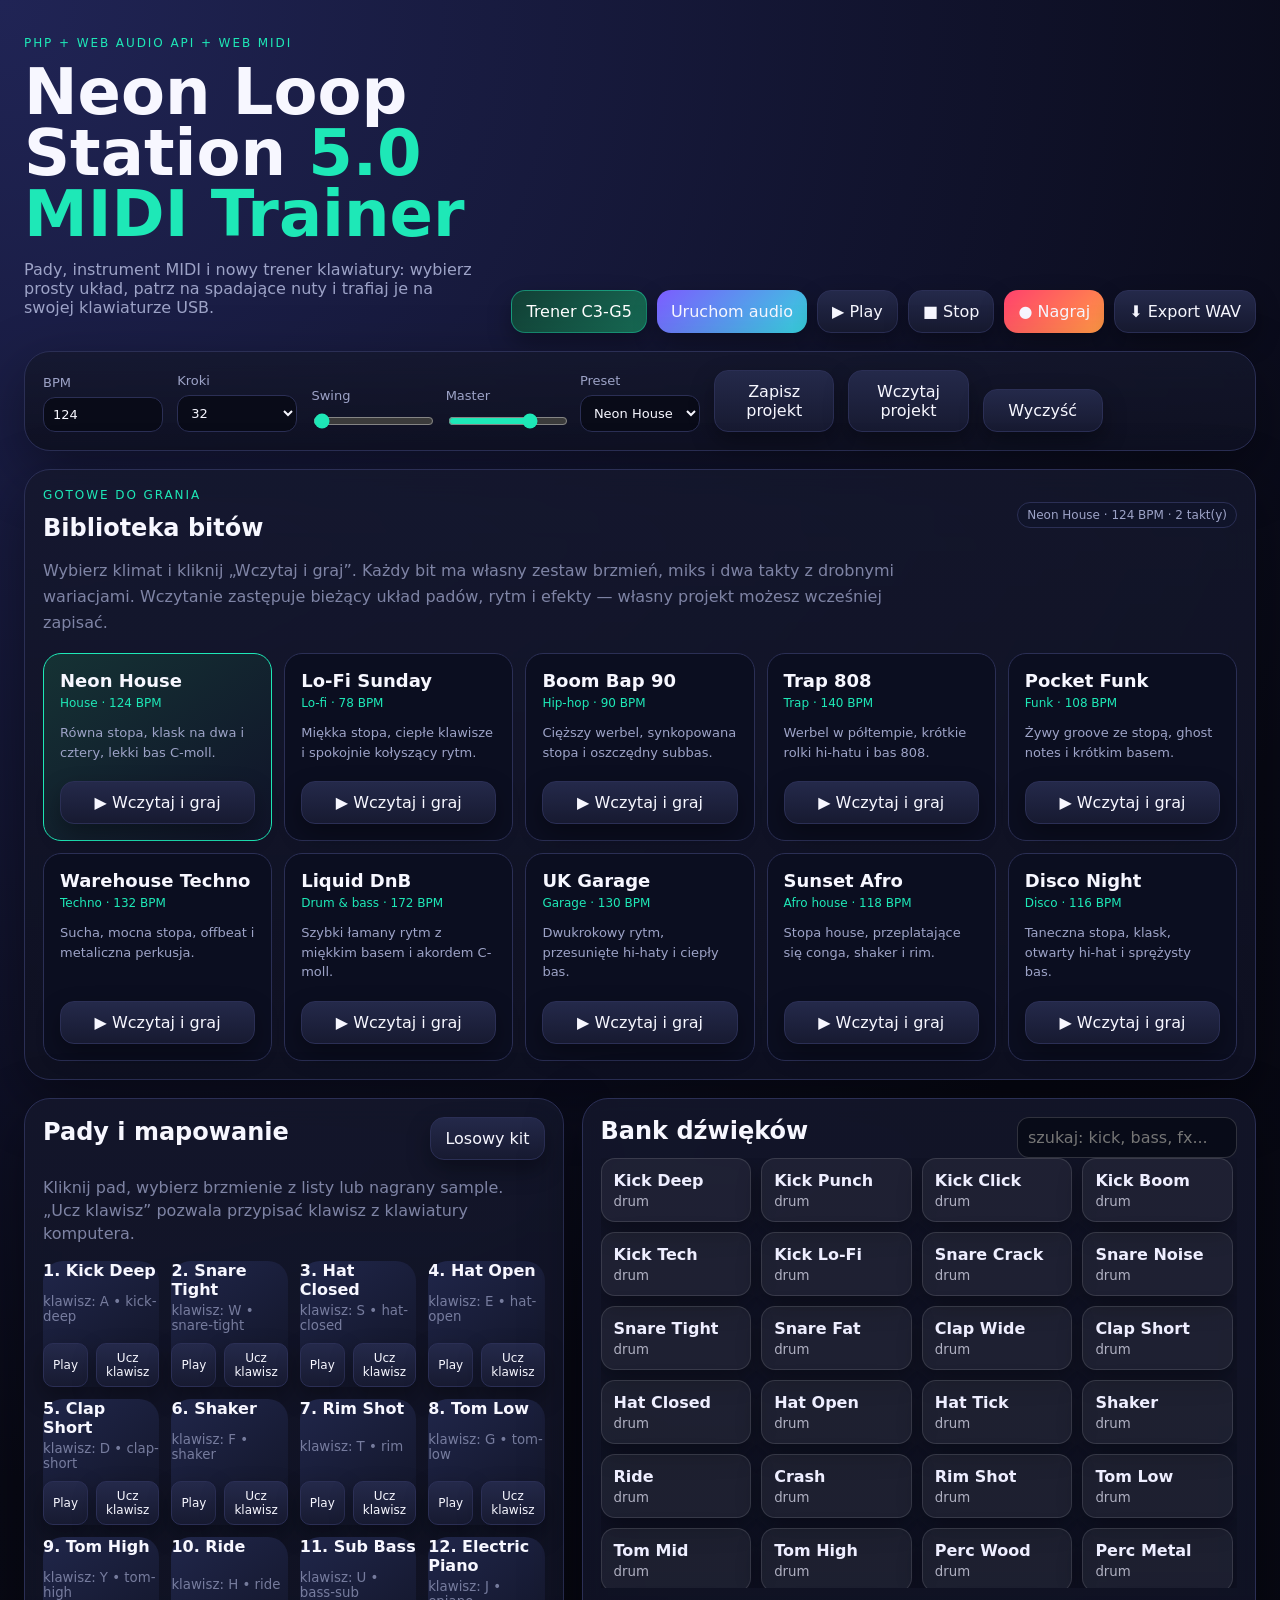
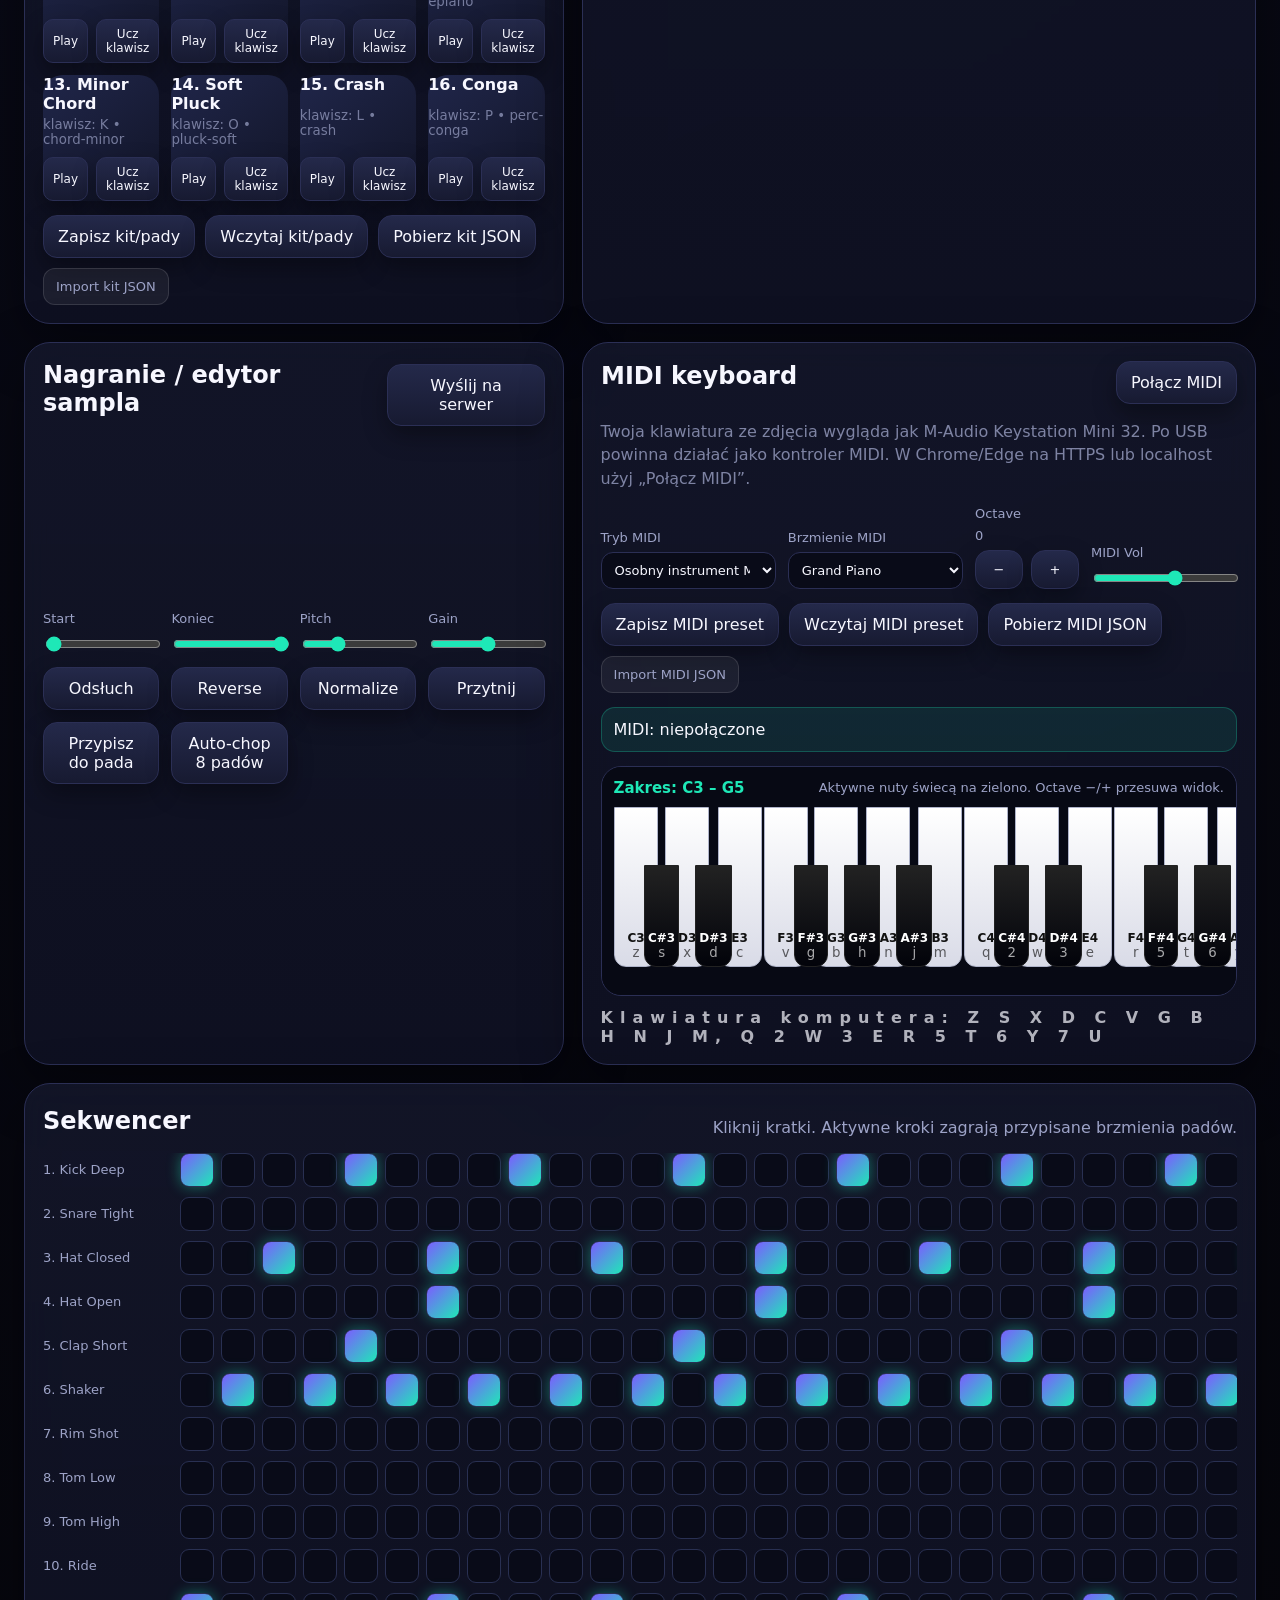
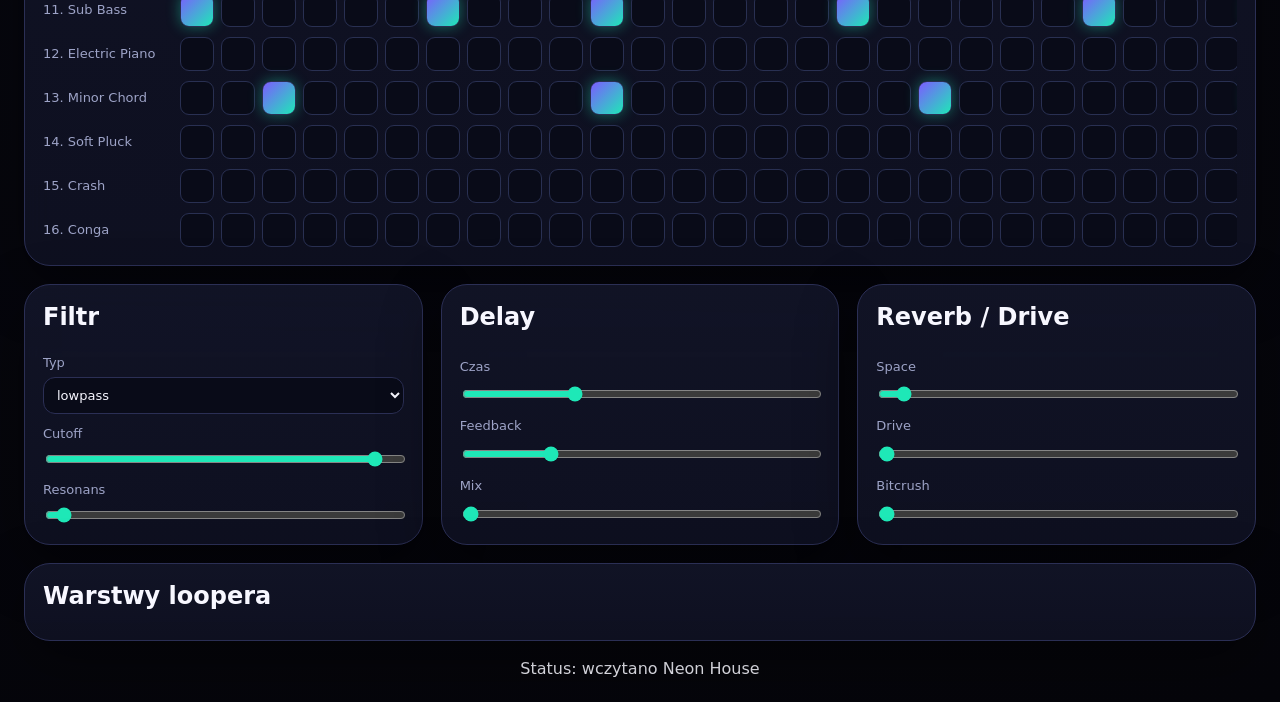
==== commit a9646bc4: "Add curated beat library and improve drum synthesis, timing and WAV export" ====
--- a/index.html
+++ b/index.html
@@ -1,11 +1,12 @@
-﻿<!doctype html><html lang="pl"><head><meta charset="utf-8"><meta name="viewport" content="width=device-width,initial-scale=1"><title>Neon Loop Station 5.0 MIDI Trainer</title><link rel="icon" href="data:,"><link rel="stylesheet" href="assets/style.css"></head><body>
+﻿<!doctype html><html lang="pl"><head><meta charset="utf-8"><meta name="viewport" content="width=device-width,initial-scale=1"><title>Neon Loop Station 5.0 MIDI Trainer</title><link rel="icon" href="data:,"><link rel="stylesheet" href="assets/style.css?v=20261020-beats1"></head><body>
 <main class="app">
 <header class="hero"><div><p class="eyebrow">PHP + Web Audio API + Web MIDI</p><h1>Neon Loop Station <span>5.0 MIDI Trainer</span></h1><p>Pady, instrument MIDI i nowy trener klawiatury: wybierz prosty układ, patrz na spadające nuty i trafiaj je na swojej klawiaturze USB.</p></div><div class="transport"><a class="trainerLink" href="trainer.html">Trener C3-G5</a><button id="bootBtn" class="primary">Uruchom audio</button><button id="playBtn">▶ Play</button><button id="stopBtn">■ Stop</button><button id="recBtn" class="danger">● Nagraj</button><button id="exportBtn">⬇ Export WAV</button></div></header>
-<section class="panel master-grid"><label>BPM <input id="bpm" type="number" min="55" max="220" value="120"></label><label>Kroki <select id="steps"><option>16</option><option>32</option></select></label><label>Swing <input id="swing" type="range" min="0" max="0.45" step="0.01" value="0.08"></label><label>Master <input id="masterVol" type="range" min="0" max="1" step="0.01" value="0.85"></label><label>Preset <select id="presetSelect"></select></label><button id="saveProjectBtn">Zapisz projekt</button><button id="loadProjectBtn">Wczytaj projekt</button><button id="clearBtn">Wyczyść</button></section>
+<section class="panel master-grid"><label>BPM <input id="bpm" type="number" min="55" max="220" value="120"></label><label>Kroki <select id="steps"><option>16</option><option>32</option></select></label><label>Swing <input id="swing" type="range" min="0" max="0.45" step="0.01" value="0.08"></label><label>Master <input id="masterVol" type="range" min="0" max="1" step="0.01" value="0.72"></label><label>Preset <select id="presetSelect"></select></label><button id="saveProjectBtn">Zapisz projekt</button><button id="loadProjectBtn">Wczytaj projekt</button><button id="clearBtn">Wyczyść</button></section>
+<section class="panel beat-panel" aria-labelledby="beatHeading"><div class="section-head"><div><p class="eyebrow">Gotowe do grania</p><h2 id="beatHeading">Biblioteka bitów</h2></div><span id="beatNow" class="badge" aria-live="polite"></span></div><p class="hint">Wybierz klimat i kliknij „Wczytaj i graj”. Każdy bit ma własny zestaw brzmień, miks i dwa takty z drobnymi wariacjami. Wczytanie zastępuje bieżący układ padów, rytm i efekty — własny projekt możesz wcześniej zapisać.</p><div id="beatLibrary" class="beat-library"></div></section>
 <section class="grid two"><div class="panel"><div class="section-head"><h2>Pady i mapowanie</h2><button id="randomKitBtn">Losowy kit</button></div><p class="hint">Kliknij pad, wybierz brzmienie z listy lub nagrany sample. „Ucz klawisz” pozwala przypisać klawisz z klawiatury komputera.</p><div id="pads" class="pads"></div><div class="mini-tools"><button id="saveKitBtn">Zapisz kit/pady</button><button id="loadKitBtn">Wczytaj kit/pady</button><button id="downloadKitBtn">Pobierz kit JSON</button><label class="fileBtn">Import kit JSON<input id="importKit" type="file" accept="application/json"></label></div></div>
 <div class="panel"><div class="section-head"><h2>Bank dźwięków</h2><input id="soundSearch" placeholder="szukaj: kick, bass, fx..."></div><div id="soundList" class="sound-list"></div></div></section>
 <section class="grid two"><div class="panel"><div class="section-head"><h2>Nagranie / edytor sampla</h2><button id="uploadBtn">Wyślij na serwer</button></div><canvas id="wave" width="780" height="170"></canvas><div class="editor-grid"><label>Start <input id="trimStart" type="range" min="0" max="1" step="0.001" value="0"></label><label>Koniec <input id="trimEnd" type="range" min="0" max="1" step="0.001" value="1"></label><label>Pitch <input id="pitch" type="range" min="0.25" max="3" step="0.01" value="1"></label><label>Gain <input id="sampleGain" type="range" min="0" max="2" step="0.01" value="1"></label><button id="playSampleBtn">Odsłuch</button><button id="reverseBtn">Reverse</button><button id="normalizeBtn">Normalize</button><button id="cropBtn">Przytnij</button><button id="assignSampleBtn">Przypisz do pada</button><button id="chopBtn">Auto-chop 8 padów</button></div></div>
 <div class="panel"><div class="section-head"><h2>MIDI keyboard</h2><button id="midiBtn">Połącz MIDI</button></div><p class="hint">Twoja klawiatura ze zdjęcia wygląda jak M-Audio Keystation Mini 32. Po USB powinna działać jako kontroler MIDI. W Chrome/Edge na HTTPS lub localhost użyj „Połącz MIDI”.</p><div class="midi-controls"><label>Tryb MIDI <select id="midiMode"><option value="instrument">Osobny instrument MIDI</option><option value="pads">Nutki C2-D#3 grają pady</option><option value="chromatic">Chromatycznie wybrany pad</option></select></label><label>Brzmienie MIDI <select id="midiInstrument"></select></label><label>Octave <span id="octaveLabel">0</span><div class="octaveBtns"><button id="octDown">−</button><button id="octUp">+</button></div></label><label>MIDI Vol <input id="midiVol" type="range" min="0" max="1.5" step="0.01" value="0.85"></label></div><div class="mini-tools"><button id="saveMidiBtn">Zapisz MIDI preset</button><button id="loadMidiBtn">Wczytaj MIDI preset</button><button id="downloadMidiBtn">Pobierz MIDI JSON</button><label class="fileBtn">Import MIDI JSON<input id="importMidi" type="file" accept="application/json"></label></div><div id="midiStatus" class="midi-status">MIDI: niepołączone</div><div id="piano" class="piano"></div><div class="kbd">Klawiatura komputera: Z S X D C V G B H N J M, Q 2 W 3 E R 5 T 6 Y 7 U</div></div></section>
 <section class="panel"><div class="section-head"><h2>Sekwencer</h2><p>Kliknij kratki. Aktywne kroki zagrają przypisane brzmienia padów.</p></div><div id="sequencer" class="sequencer"></div></section>
-<section class="grid three"><div class="panel fx"><h2>Filtr</h2><label>Typ <select id="filterType"><option>lowpass</option><option>highpass</option><option>bandpass</option><option>notch</option></select></label><label>Cutoff <input id="cutoff" type="range" min="80" max="16000" value="9000"></label><label>Resonans <input id="resonance" type="range" min="0" max="25" step="0.1" value="1"></label></div><div class="panel fx"><h2>Delay</h2><label>Czas <input id="delayTime" type="range" min="0.03" max="0.75" step="0.01" value="0.25"></label><label>Feedback <input id="feedback" type="range" min="0" max="0.85" step="0.01" value="0.28"></label><label>Mix <input id="delayMix" type="range" min="0" max="0.8" step="0.01" value="0.18"></label></div><div class="panel fx"><h2>Reverb / Drive</h2><label>Space <input id="reverbMix" type="range" min="0" max="0.8" step="0.01" value="0.18"></label><label>Drive <input id="drive" type="range" min="0" max="1" step="0.01" value="0.12"></label><label>Bitcrush <input id="crush" type="range" min="0" max="1" step="0.01" value="0"></label></div></section>
-<section class="panel"><div class="section-head"><h2>Warstwy loopera</h2></div><div id="loops" class="loops"></div></section><footer>Status: <span id="status">gotowy</span></footer></main><script src="assets/app.js"></script></body></html>
+<section class="grid three"><div class="panel fx"><h2>Filtr</h2><label>Typ <select id="filterType"><option>lowpass</option><option>highpass</option><option>bandpass</option><option>notch</option></select></label><label>Cutoff <input id="cutoff" type="range" min="80" max="16000" value="9000"></label><label>Resonans <input id="resonance" type="range" min="0" max="25" step="0.1" value="1"></label></div><div class="panel fx"><h2>Delay</h2><label>Czas <input id="delayTime" type="range" min="0.03" max="0.75" step="0.01" value="0.25"></label><label>Feedback <input id="feedback" type="range" min="0" max="0.85" step="0.01" value="0.28"></label><label>Mix <input id="delayMix" type="range" min="0" max="0.8" step="0.01" value="0.18"></label></div><div class="panel fx"><h2>Reverb / Drive</h2><label>Space <input id="reverbMix" type="range" min="0" max="0.8" step="0.01" value="0.18"></label><label>Drive <input id="drive" type="range" min="0" max="1" step="0.01" value="0"></label><label>Bitcrush <input id="crush" type="range" min="0" max="1" step="0.01" value="0"></label></div></section>
+<section class="panel"><div class="section-head"><h2>Warstwy loopera</h2></div><div id="loops" class="loops"></div></section><footer>Status: <span id="status">gotowy</span></footer></main><script src="assets/beats.js?v=20261020-beats1"></script><script src="assets/app.js?v=20261020-beats1"></script></body></html>
--- a/assets/style.css
+++ b/assets/style.css
@@ -4,3 +4,4 @@
 .midi-controls{display:grid;grid-template-columns:1.2fr 1.2fr .7fr 1fr;gap:12px;align-items:end}.octaveBtns{display:flex;gap:8px}.octaveBtns button{width:48px}.piano{position:relative;display:flex;align-items:flex-end;gap:2px;min-height:190px;margin-top:14px;padding:12px;background:#070914;border:1px solid var(--line);border-radius:20px;overflow:auto}.pkey{position:relative;flex:0 0 44px;height:160px;border-radius:0 0 12px 12px;background:linear-gradient(#fff,#d9dbe7);color:#111;border:1px solid #aeb3c9;box-shadow:none;padding:6px 3px;display:flex;flex-direction:column;justify-content:flex-end;align-items:center}.pkey.black{height:102px;flex-basis:30px;margin-left:-16px;margin-right:-16px;z-index:2;background:linear-gradient(#222,#02030a);color:#fff;border-color:#222}.pkey span{font-weight:800;font-size:12px}.pkey small{opacity:.65}.pkey.active{outline:3px solid var(--accent2);transform:translateY(2px);filter:brightness(1.15)}@media(max-width:900px){.midi-controls{grid-template-columns:1fr 1fr}.pkey{flex-basis:38px}.pkey.black{flex-basis:26px;margin-left:-14px;margin-right:-14px}}
 .piano{display:block;min-height:230px}.piano-top{display:flex;justify-content:space-between;gap:12px;align-items:center;margin-bottom:10px;color:var(--muted);font-size:13px}.piano-top b{color:var(--accent2);font-size:15px}.piano-strip{display:flex;align-items:flex-end;gap:2px;transition:transform .28s cubic-bezier(.2,.8,.2,1);transform-origin:left center;will-change:transform;min-width:max-content}.pkey.held{outline:4px solid var(--accent2);box-shadow:0 0 24px rgba(30,232,183,.8), inset 0 -16px 22px rgba(30,232,183,.25);transform:translateY(3px)}.pkey.black.held{box-shadow:0 0 26px rgba(30,232,183,.9), inset 0 -14px 20px rgba(30,232,183,.4)}
 .trainerLink{display:inline-flex;align-items:center;text-decoration:none;border:1px solid rgba(30,232,183,.42);background:linear-gradient(135deg,#123f35,#176b55);color:#fff;border-radius:14px;padding:11px 14px;box-shadow:0 10px 24px #0005}.trainerLink:hover{transform:translateY(-1px);border-color:var(--accent2)}
+.beat-library{display:grid;grid-template-columns:repeat(auto-fit,minmax(210px,1fr));gap:12px;margin-top:18px}.beat-card{display:flex;flex-direction:column;align-items:flex-start;padding:16px;border:1px solid var(--line);border-radius:18px;background:#0b0e20}.beat-card.selected{border-color:var(--accent2);background:linear-gradient(145deg,#153234,#101329)}.beat-card h3{font-size:18px;margin:0 0 5px}.beat-card small{color:var(--accent2);font-size:12px}.beat-card p{font-size:13px;line-height:1.5;flex:1}.beat-card button{width:100%;margin-top:6px}.beat-panel .section-head{flex-wrap:wrap}.beat-panel .hint{max-width:900px;line-height:1.6}.beat-panel .eyebrow{margin-top:0}.beat-panel h2{margin-bottom:0}
